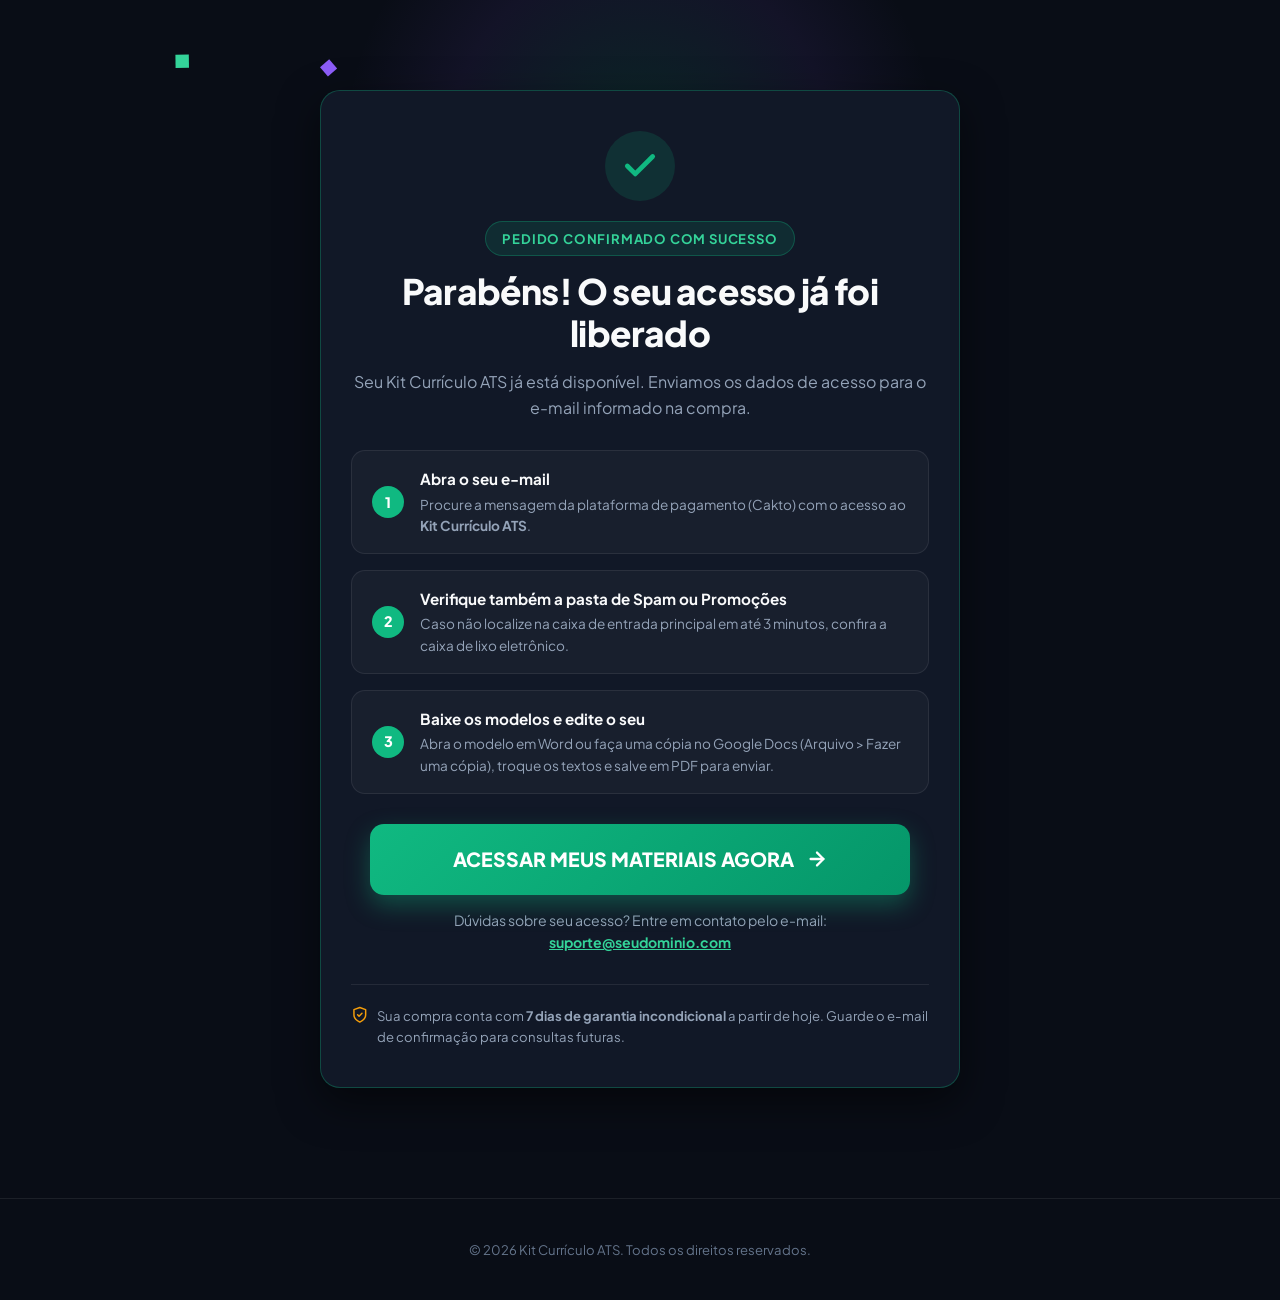
==== obrigado.html @ b36ca886 "Mostra a Cakto como plataforma de pagamento" ====
<!DOCTYPE html>
<html lang="pt-BR">
<head>
  <meta charset="UTF-8">
  <meta name="viewport" content="width=device-width, initial-scale=1.0">
  <title>Pedido Confirmado - Acesso Liberado</title>
  <meta name="description" content="Sua compra foi confirmada com sucesso. Veja como acessar o seu material agora.">
  <meta name="robots" content="noindex, nofollow">
  <meta name="theme-color" content="#090D16">
  <link rel="preconnect" href="https://fonts.googleapis.com">
  <link rel="preconnect" href="https://fonts.gstatic.com" crossorigin>
  <link rel="stylesheet" href="https://fonts.googleapis.com/css2?family=Plus+Jakarta+Sans:wght@400;500;600;700;800&display=swap">
  <link rel="stylesheet" href="style.css">
</head>
<body class="bg-glow-wrapper">

  <!-- CANVAS DE CONFETES DE CELEBRAÇÃO -->
  <canvas id="confetti-canvas" aria-hidden="true"></canvas>

  <main class="container thank-you-main">

    <div class="thank-you-card">

      <!-- ÍCONE DE SUCESSO -->
      <div class="celebration-icon">
        <svg viewBox="0 0 24 24" fill="none" stroke-width="3" stroke-linecap="round" stroke-linejoin="round" aria-hidden="true">
          <polyline points="20 6 9 17 4 12"></polyline>
        </svg>
      </div>

      <div class="badge-pill">
        PEDIDO CONFIRMADO COM SUCESSO
      </div>

      <h1 class="hero-title hero-title--sm">
        Parabéns! O seu acesso já foi liberado
      </h1>

      <p class="hero-subtitle">
        Seu Kit Currículo ATS já está disponível. Enviamos os dados de acesso para o e-mail informado na compra.
      </p>

      <!-- PASSO A PASSO PARA ACESSAR -->
      <ol class="access-steps">
        <li class="step-card">
          <div class="step-badge">1</div>
          <div class="step-card-text">
            <h2>Abra o seu e-mail</h2>
            <p>Procure a mensagem da plataforma de pagamento (Cakto) com o acesso ao <strong>Kit Currículo ATS</strong>.</p>
          </div>
        </li>

        <li class="step-card">
          <div class="step-badge">2</div>
          <div class="step-card-text">
            <h2>Verifique também a pasta de Spam ou Promoções</h2>
            <p>Caso não localize na caixa de entrada principal em até 3 minutos, confira a caixa de lixo eletrônico.</p>
          </div>
        </li>

        <li class="step-card">
          <div class="step-badge">3</div>
          <div class="step-card-text">
            <h2>Baixe os modelos e edite o seu</h2>
            <p>Abra o modelo em Word ou faça uma cópia no Google Docs (Arquivo &gt; Fazer uma cópia), troque os textos e salve em PDF para enviar.</p>
          </div>
        </li>
      </ol>

      <!-- BOTÕES DE AÇÃO (ACESSO CAKTO & E-MAIL) -->
      <div class="cta-button-wrapper">
        <a href="#" class="btn-cta" data-members-btn id="access-materials-btn">
          <span>ACESSAR MEUS MATERIAIS AGORA</span>
          <svg width="22" height="22" viewBox="0 0 24 24" fill="none" stroke="currentColor" stroke-width="2.5" stroke-linecap="round" stroke-linejoin="round" aria-hidden="true">
            <line x1="5" y1="12" x2="19" y2="12"></line>
            <polyline points="12 5 19 12 12 19"></polyline>
          </svg>
        </a>

        <p class="support-note">
          Dúvidas sobre seu acesso? Entre em contato pelo e-mail:<br>
          <a href="#" data-support-email>suporte@seudominio.com</a>
        </p>
      </div>

      <!-- RESUMO DA GARANTIA -->
      <p class="thank-you-guarantee">
        <svg class="icon" viewBox="0 0 24 24" aria-hidden="true"><path d="M12 22s8-4 8-10V5l-8-3-8 3v7c0 6 8 10 8 10z"></path><path d="m9 12 2 2 4-4"></path></svg><span>Sua compra conta com <strong>7 dias de garantia incondicional</strong> a partir de hoje. Guarde o e-mail de confirmação para consultas futuras.</span>
      </p>

    </div>

  </main>

  <!-- RODAPÉ SIMPLES -->
  <footer class="site-footer">
    <div class="container">
      <p>© <span class="current-year">2026</span> <span data-config="product.name">Kit Currículo ATS</span>. Todos os direitos reservados.</p>
    </div>
  </footer>

  <!-- SCRIPTS -->
  <script src="config.js"></script>
  <script src="script.js"></script>
</body>
</html>
---- style.css ----
/* ==========================================================================
   DESIGN SYSTEM - SITE LOW TICKET HIGH CONVERSION
   ========================================================================== */

/* A fonte é carregada via <link> no <head> de cada página (mais rápido que @import). */

:root {
  --bg-main: #090D16;
  --bg-card: #111827;
  --bg-card-alt: #162032;
  --bg-card-hover: #1e293b;
  --bg-glass: rgba(17, 24, 39, 0.75);
  --border-glass: rgba(255, 255, 255, 0.08);
  --border-focus: rgba(16, 185, 129, 0.4);

  --text-main: #F9FAFB;
  --text-muted: #94A3B8;
  --text-dark: #64748B;

  --accent-green: #10B981;
  --accent-green-hover: #059669;
  --accent-green-glow: rgba(16, 185, 129, 0.35);

  --accent-gold: #F59E0B;
  --accent-gold-glow: rgba(245, 158, 11, 0.3);

  --accent-purple: #8B5CF6;
  --accent-blue: #3B82F6;

  --radius-sm: 8px;
  --radius-md: 14px;
  --radius-lg: 20px;
  --radius-full: 9999px;

  --font-sans: 'Plus Jakarta Sans', -apple-system, BlinkMacSystemFont, "Segoe UI", Roboto, sans-serif;
  --container-max: 1040px;
  --shadow-card: 0 10px 30px -10px rgba(0, 0, 0, 0.5);
  --shadow-glow: 0 0 25px var(--accent-green-glow);
}

/* Reset Básico */
*, *::before, *::after {
  box-sizing: border-box;
  margin: 0;
  padding: 0;
}

html {
  overflow-x: clip;
  scroll-behavior: smooth;
  font-size: 16px;
}

body {
  font-family: var(--font-sans);
  background-color: var(--bg-main);
  color: var(--text-main);
  line-height: 1.6;
  overflow-x: hidden;
  overflow-y: auto;
  min-height: 100vh;
  -webkit-font-smoothing: antialiased;
}

/* Background com Efeito Luzes Suaves */
.bg-glow-wrapper {
  position: relative;
  overflow-x: hidden;
}

.bg-glow-wrapper::before {
  content: '';
  position: absolute;
  top: -150px;
  left: 50%;
  transform: translateX(-50%);
  width: min(600px, 100%);
  height: 600px;
  background: radial-gradient(circle, rgba(16, 185, 129, 0.15) 0%, rgba(139, 92, 246, 0.08) 45%, transparent 70%);
  pointer-events: none;
  z-index: 0;
}

/* Container */
.container {
  width: 100%;
  max-width: var(--container-max);
  margin: 0 auto;
  padding: 0 20px;
  position: relative;
  z-index: 1;
}

/* BARRA FIXA SUPERIOR (URGÊNCIA / ESCASSEZ) */
.urgency-bar {
  background: linear-gradient(90deg, #059669 0%, #10B981 50%, #047857 100%);
  color: #FFFFFF;
  text-align: center;
  padding: 10px 16px;
  font-size: 0.88rem;
  font-weight: 700;
  letter-spacing: 0.3px;
  position: sticky;
  top: 0;
  z-index: 100;
  box-shadow: 0 2px 10px rgba(0,0,0,0.3);
  display: flex;
  align-items: center;
  justify-content: center;
  gap: 10px;
  flex-wrap: wrap;
}

.urgency-timer {
  background: rgba(0, 0, 0, 0.35);
  padding: 3px 10px;
  border-radius: var(--radius-sm);
  font-family: monospace;
  font-size: 0.95rem;
  font-weight: 800;
  letter-spacing: 1px;
}

/* HERO SECTION */
.hero-section {
  padding: 50px 0 40px;
  text-align: center;
}

.badge-pill {
  display: inline-flex;
  align-items: center;
  gap: 8px;
  background: rgba(16, 185, 129, 0.12);
  border: 1px solid rgba(16, 185, 129, 0.3);
  color: #34D399;
  font-size: 0.82rem;
  font-weight: 700;
  text-transform: uppercase;
  letter-spacing: 0.8px;
  padding: 6px 16px;
  border-radius: var(--radius-full);
  margin-bottom: 24px;
}

.badge-pill .pulse-dot {
  width: 8px;
  height: 8px;
  background-color: #10B981;
  border-radius: 50%;
  animation: pulse 1.8s infinite;
}

@keyframes pulse {
  0% { transform: scale(0.95); box-shadow: 0 0 0 0 rgba(16, 185, 129, 0.7); }
  70% { transform: scale(1); box-shadow: 0 0 0 8px rgba(16, 185, 129, 0); }
  100% { transform: scale(0.95); box-shadow: 0 0 0 0 rgba(16, 185, 129, 0); }
}

.hero-title {
  font-size: 2.6rem;
  font-weight: 800;
  line-height: 1.18;
  letter-spacing: -0.8px;
  margin-bottom: 20px;
}

.hero-title .highlight {
  background: linear-gradient(135deg, #34D399 0%, #10B981 50%, #F59E0B 100%);
  -webkit-background-clip: text;
  -webkit-text-fill-color: transparent;
}

.hero-subtitle {
  font-size: 1.15rem;
  color: var(--text-muted);
  max-width: 760px;
  margin: 0 auto 36px;
  font-weight: 400;
}

/* VSL / MOCKUP SHOWCASE */
.product-showcase {
  max-width: 740px;
  margin: 0 auto 40px;
  background: var(--bg-card);
  border: 1px solid var(--border-glass);
  border-radius: var(--radius-lg);
  padding: 16px;
  box-shadow: 0 20px 50px rgba(0, 0, 0, 0.6);
  position: relative;
}

.mockup-header-bar {
  display: flex;
  align-items: center;
  justify-content: space-between;
  padding: 8px 12px 14px;
  border-bottom: 1px solid var(--border-glass);
  margin-bottom: 14px;
}

.window-dots {
  display: flex;
  gap: 6px;
}

.window-dots span {
  width: 10px;
  height: 10px;
  border-radius: 50%;
  display: inline-block;
}

.dot-red { background-color: #EF4444; }
.dot-yellow { background-color: #F59E0B; }
.dot-green { background-color: #10B981; }

.mockup-tag {
  font-size: 0.75rem;
  color: var(--text-dark);
  font-weight: 600;
  text-transform: uppercase;
}

.mockup-inner {
  background: linear-gradient(145deg, #131c2e 0%, #0d1522 100%);
  border-radius: var(--radius-md);
  padding: 34px 20px;
  display: flex;
  flex-direction: column;
  align-items: center;
  justify-content: center;
  text-align: center;
  gap: 16px;
  border: 1px dashed rgba(255, 255, 255, 0.12);
}

.mockup-badge {
  background: rgba(245, 158, 11, 0.15);
  color: #FBBF24;
  border: 1px solid rgba(245, 158, 11, 0.3);
  font-size: 0.8rem;
  font-weight: 700;
  padding: 4px 12px;
  border-radius: var(--radius-full);
}

.mockup-icon-stack {
  display: flex;
  gap: 18px;
  margin: 10px 0;
  flex-wrap: wrap;
  justify-content: center;
}

.mockup-item-box {
  background: rgba(255, 255, 255, 0.04);
  border: 1px solid rgba(255, 255, 255, 0.08);
  border-radius: var(--radius-md);
  padding: 16px;
  width: 130px;
  display: flex;
  flex-direction: column;
  align-items: center;
  gap: 8px;
  transition: transform 0.2s ease, border-color 0.2s ease;
}

.mockup-item-box:hover {
  transform: translateY(-4px);
  border-color: rgba(16, 185, 129, 0.5);
}

.mockup-item-box svg {
  width: 34px;
  height: 34px;
  stroke: #34D399;
}

.mockup-item-box span {
  font-size: 0.8rem;
  font-weight: 600;
  color: var(--text-main);
}

/* BOTÕES CTA (CALL TO ACTION) */
.cta-button-wrapper {
  display: flex;
  flex-direction: column;
  align-items: center;
  gap: 10px;
  margin: 30px 0 20px;
}

.btn-cta {
  display: inline-flex;
  align-items: center;
  justify-content: center;
  gap: 12px;
  background: linear-gradient(135deg, #10B981 0%, #059669 100%);
  color: #FFFFFF;
  text-decoration: none;
  font-size: 1.22rem;
  font-weight: 800;
  padding: 20px 42px;
  border-radius: var(--radius-md);
  box-shadow: 0 10px 25px var(--accent-green-glow);
  position: relative;
  overflow: hidden;
  transition: all 0.25s ease;
  border: none;
  cursor: pointer;
  width: 100%;
  max-width: 540px;
  text-align: center;
}

.btn-cta:hover {
  transform: translateY(-3px) scale(1.01);
  box-shadow: 0 15px 35px rgba(16, 185, 129, 0.5);
  background: linear-gradient(135deg, #34D399 0%, #10B981 100%);
}

/* Efeito Shimmer no Botão */
.btn-cta::after {
  content: '';
  position: absolute;
  top: -50%;
  left: -60%;
  width: 40%;
  height: 200%;
  background: linear-gradient(
    90deg,
    transparent 0%,
    rgba(255, 255, 255, 0.3) 50%,
    transparent 100%
  );
  transform: rotate(25deg);
  animation: shimmer 3.5s infinite;
}

@keyframes shimmer {
  0% { left: -60%; }
  25% { left: 140%; }
  100% { left: 140%; }
}

.btn-subtext {
  font-size: 0.82rem;
  color: var(--text-muted);
  display: flex;
  align-items: center;
  justify-content: center;
  flex-wrap: wrap;
  gap: 8px 18px;
}

.btn-subtext span {
  display: inline-flex;
  align-items: center;
  gap: 6px;
}

.btn-subtext .icon {
  color: var(--accent-green);
}

.btn-subtext--spaced {
  margin-top: 16px;
}

/* SEÇÃO DE DORES (VOCÊ SE IDENTIFICA?) */
.section-wrapper {
  padding: 60px 0;
  position: relative;
}

.section-header {
  text-align: center;
  max-width: 700px;
  margin: 0 auto 46px;
}

.section-tag {
  color: #34D399;
  font-size: 0.85rem;
  font-weight: 700;
  text-transform: uppercase;
  letter-spacing: 1px;
  display: block;
  margin-bottom: 8px;
}

.section-title {
  font-size: 2rem;
  font-weight: 800;
  letter-spacing: -0.5px;
  line-height: 1.25;
}

.pain-grid {
  display: grid;
  grid-template-columns: repeat(auto-fit, minmax(min(100%, 300px), 1fr));
  gap: 20px;
}

.pain-card {
  background: var(--bg-card);
  border: 1px solid var(--border-glass);
  border-radius: var(--radius-md);
  padding: 24px;
  display: flex;
  gap: 16px;
  transition: border-color 0.2s ease;
}

.pain-card:hover {
  border-color: rgba(239, 68, 68, 0.4);
}

.pain-icon {
  width: 42px;
  height: 42px;
  flex-shrink: 0;
  background: rgba(239, 68, 68, 0.12);
  border-radius: var(--radius-sm);
  display: flex;
  align-items: center;
  justify-content: center;
  color: #EF4444;
}

.pain-content h3 {
  font-size: 1.05rem;
  font-weight: 700;
  margin-bottom: 6px;
  color: #F87171;
}

.pain-content p {
  font-size: 0.92rem;
  color: var(--text-muted);
}

/* O QUE VOCÊ VAI RECEBER (CONTEÚDO) */
.features-grid {
  display: grid;
  grid-template-columns: repeat(auto-fit, minmax(min(100%, 420px), 1fr));
  gap: 24px;
}

.feature-box {
  background: var(--bg-card);
  border: 1px solid var(--border-glass);
  border-radius: var(--radius-lg);
  padding: 28px;
  position: relative;
  transition: transform 0.2s ease, border-color 0.2s ease;
}

.feature-box:hover {
  transform: translateY(-5px);
  border-color: var(--border-focus);
}

.feature-num {
  font-size: 0.75rem;
  font-weight: 800;
  color: #10B981;
  background: rgba(16, 185, 129, 0.12);
  padding: 4px 10px;
  border-radius: var(--radius-sm);
  display: inline-block;
  margin-bottom: 14px;
}

.feature-box h3 {
  font-size: 1.2rem;
  font-weight: 800;
  margin-bottom: 10px;
}

.feature-box p {
  font-size: 0.92rem;
  color: var(--text-muted);
}

/* BÔNUS EXCLUSIVOS */
.bonus-section {
  background: linear-gradient(180deg, rgba(22, 32, 50, 0.4) 0%, transparent 100%);
  border-top: 1px solid var(--border-glass);
  border-bottom: 1px solid var(--border-glass);
}

.bonus-grid {
  display: grid;
  grid-template-columns: repeat(auto-fit, minmax(min(100%, 300px), 1fr));
  gap: 22px;
}

.bonus-card {
  background: var(--bg-card);
  border: 1px solid rgba(245, 158, 11, 0.25);
  border-radius: var(--radius-md);
  padding: 24px;
  position: relative;
  overflow: hidden;
}

.bonus-tag {
  position: absolute;
  top: 14px;
  right: 14px;
  background: rgba(245, 158, 11, 0.15);
  color: #FBBF24;
  font-size: 0.72rem;
  font-weight: 800;
  padding: 3px 8px;
  border-radius: var(--radius-sm);
  text-transform: uppercase;
}

.bonus-card h3 {
  font-size: 1.15rem;
  font-weight: 700;
  margin: 8px 0;
  color: #F9FAFB;
}

.bonus-card p {
  font-size: 0.9rem;
  color: var(--text-muted);
  margin-bottom: 16px;
}

.bonus-price {
  font-size: 0.85rem;
  color: var(--text-dark);
}

.bonus-price .old {
  text-decoration: line-through;
  margin-right: 6px;
}

.bonus-price .free {
  color: #10B981;
  font-weight: 800;
  font-size: 0.95rem;
}

/* DEPOIMENTOS / PROVA SOCIAL */
.testimonials-grid {
  display: grid;
  grid-template-columns: repeat(auto-fit, minmax(min(100%, 290px), 1fr));
  gap: 20px;
}

.testimonial-card {
  background: var(--bg-card);
  border: 1px solid var(--border-glass);
  border-radius: var(--radius-md);
  padding: 24px;
  display: flex;
  flex-direction: column;
  justify-content: space-between;
}

.stars {
  color: #F59E0B;
  font-size: 1rem;
  margin-bottom: 12px;
  letter-spacing: 2px;
}

.testimonial-card p {
  font-size: 0.93rem;
  color: #E2E8F0;
  font-style: italic;
  margin-bottom: 18px;
}

.buyer-info {
  display: flex;
  align-items: center;
  gap: 12px;
  border-top: 1px solid var(--border-glass);
  padding-top: 14px;
}

.buyer-avatar {
  width: 42px;
  height: 42px;
  border-radius: 50%;
  background: linear-gradient(135deg, #10B981, #3B82F6);
  display: flex;
  align-items: center;
  justify-content: center;
  font-weight: 800;
  color: #FFFFFF;
  font-size: 0.95rem;
}

.buyer-meta h4 {
  font-size: 0.92rem;
  font-weight: 700;
  margin-bottom: 2px;
}

.buyer-meta span {
  font-size: 0.78rem;
  color: #10B981;
  display: flex;
  align-items: center;
  gap: 4px;
}

/* CAIXA DE OFERTA PRINCIPAL (PRICING CARD LOW TICKET) */
.pricing-section {
  padding: 70px 0;
}

.pricing-card {
  background: linear-gradient(180deg, #162032 0%, #0f172a 100%);
  border: 2px solid #10B981;
  border-radius: var(--radius-lg);
  max-width: 640px;
  margin: 0 auto;
  padding: 44px 34px;
  text-align: center;
  box-shadow: 0 0 50px rgba(16, 185, 129, 0.25);
  position: relative;
}

.pricing-badge-top {
  position: absolute;
  top: -15px;
  left: 50%;
  transform: translateX(-50%);
  background: linear-gradient(90deg, #F59E0B, #D97706);
  color: #FFFFFF;
  font-size: 0.8rem;
  font-weight: 800;
  text-transform: uppercase;
  letter-spacing: 1px;
  padding: 6px 20px;
  border-radius: var(--radius-full);
  box-shadow: 0 4px 12px rgba(0,0,0,0.3);
  white-space: nowrap;
}

.pricing-card h2 {
  font-size: 1.8rem;
  font-weight: 800;
  margin-bottom: 8px;
}

.pricing-card .price-tagline {
  color: var(--text-muted);
  font-size: 0.95rem;
  margin-bottom: 24px;
}

.pricing-box {
  background: rgba(0, 0, 0, 0.3);
  border-radius: var(--radius-md);
  padding: 20px;
  margin-bottom: 24px;
}

.old-price {
  font-size: 1rem;
  color: var(--text-muted);
  margin-bottom: 4px;
}

.old-price span {
  color: var(--text-dark);
  text-decoration: line-through;
}

.current-price {
  font-size: 3.2rem;
  font-weight: 800;
  color: #34D399;
  line-height: 1;
  margin-bottom: 6px;
}

.installments-note {
  font-size: 0.95rem;
  color: var(--text-muted);
}

.checklist-offer {
  list-style: none;
  text-align: left;
  margin: 24px 0 32px;
  display: flex;
  flex-direction: column;
  gap: 12px;
}

.checklist-offer li {
  display: flex;
  align-items: flex-start;
  gap: 10px;
  font-size: 0.95rem;
  color: #E2E8F0;
}

.checklist-offer li svg {
  width: 18px;
  height: 18px;
  margin-top: 3px;
  stroke: #10B981;
  flex-shrink: 0;
}

/* SEÇÃO DE GARANTIA */
.guarantee-box {
  background: var(--bg-card);
  border: 1px solid var(--border-glass);
  border-radius: var(--radius-lg);
  padding: 32px;
  max-width: 720px;
  margin: 40px auto 0;
  display: flex;
  align-items: center;
  gap: 26px;
}

.guarantee-seal {
  width: 90px;
  height: 90px;
  flex-shrink: 0;
}

.guarantee-seal svg {
  width: 100%;
  height: 100%;
}

.guarantee-text h3 {
  font-size: 1.3rem;
  font-weight: 800;
  margin-bottom: 8px;
  color: #FBBF24;
}

.guarantee-text p {
  font-size: 0.92rem;
  color: var(--text-muted);
}

/* FAQ (ACCORDION) */
.faq-list {
  max-width: 740px;
  margin: 0 auto;
  display: flex;
  flex-direction: column;
  gap: 14px;
}

.faq-item {
  background: var(--bg-card);
  border: 1px solid var(--border-glass);
  border-radius: var(--radius-md);
  overflow: hidden;
  transition: border-color 0.2s ease;
}

.faq-item.active {
  border-color: rgba(16, 185, 129, 0.4);
}

.faq-question {
  width: 100%;
  background: none;
  border: none;
  padding: 20px 24px;
  text-align: left;
  color: var(--text-main);
  font-family: var(--font-sans);
  font-size: 1.02rem;
  font-weight: 700;
  display: flex;
  justify-content: space-between;
  align-items: center;
  cursor: pointer;
}

.faq-icon {
  display: inline-flex;
  color: #10B981;
  font-size: 1.15rem;
  flex-shrink: 0;
  margin-left: 16px;
  transition: transform 0.3s ease;
}

.faq-item.active .faq-icon {
  transform: rotate(45deg);
}

.faq-answer {
  max-height: 0;
  overflow: hidden;
  transition: max-height 0.35s ease, padding 0.3s ease;
  padding: 0 24px;
  color: var(--text-muted);
  font-size: 0.94rem;
  line-height: 1.6;
}

.faq-item.active .faq-answer {
  padding: 0 24px 20px 24px;
}

/* NOTIFICAÇÃO FLUTUANTE DE COMPRA RECENTE (TOAST) */
.sales-toast {
  position: fixed;
  bottom: 24px;
  left: 24px;
  background: rgba(17, 24, 39, 0.95);
  backdrop-filter: blur(10px);
  border: 1px solid rgba(16, 185, 129, 0.4);
  border-radius: var(--radius-md);
  padding: 12px 16px;
  display: flex;
  align-items: center;
  gap: 12px;
  box-shadow: 0 10px 30px rgba(0,0,0,0.5);
  z-index: 99;
  transform: translateY(120px);
  opacity: 0;
  transition: all 0.4s cubic-bezier(0.175, 0.885, 0.32, 1.275);
  pointer-events: none;
  max-width: 320px;
}

.sales-toast.show {
  transform: translateY(0);
  opacity: 1;
}

.sales-toast-avatar {
  width: 36px;
  height: 36px;
  border-radius: 50%;
  background: #059669;
  display: flex;
  align-items: center;
  justify-content: center;
  font-weight: 800;
  font-size: 0.85rem;
  flex-shrink: 0;
}

.sales-toast-text {
  font-size: 0.82rem;
  line-height: 1.35;
}

.sales-toast-text strong {
  color: #34D399;
}

.sales-toast-time {
  font-size: 0.72rem;
  color: var(--text-dark);
  display: block;
}

/* MODAL DE EXIT-INTENT (SAÍDA COM CUPOM) */
.modal-overlay {
  position: fixed;
  inset: 0;
  background: rgba(0, 0, 0, 0.82);
  backdrop-filter: blur(8px);
  z-index: 1000;
  display: flex;
  align-items: center;
  justify-content: center;
  padding: 20px;
  opacity: 0;
  visibility: hidden;
  pointer-events: none;
  transition: all 0.3s ease;
}

.modal-overlay.active {
  opacity: 1;
  visibility: visible;
  pointer-events: auto;
}

.modal-card {
  background: var(--bg-card);
  border: 2px solid #F59E0B;
  border-radius: var(--radius-lg);
  max-width: 500px;
  width: 100%;
  padding: 36px 28px;
  text-align: center;
  position: relative;
  transform: scale(0.9);
  transition: transform 0.3s cubic-bezier(0.175, 0.885, 0.32, 1.275);
}

.modal-overlay.active .modal-card {
  transform: scale(1);
}

.modal-close-btn {
  position: absolute;
  top: 12px;
  right: 12px;
  width: 36px;
  height: 36px;
  display: inline-flex;
  align-items: center;
  justify-content: center;
  background: none;
  border: none;
  border-radius: var(--radius-sm);
  color: var(--text-dark);
  font-size: 1.2rem;
  cursor: pointer;
}

.modal-close-btn:hover {
  color: var(--text-main);
  background: rgba(255, 255, 255, 0.06);
}

.modal-badge {
  background: rgba(245, 158, 11, 0.15);
  color: #FBBF24;
  font-size: 0.78rem;
  font-weight: 800;
  text-transform: uppercase;
  padding: 4px 12px;
  border-radius: var(--radius-full);
  display: inline-block;
  margin-bottom: 12px;
}

.modal-card h2 {
  font-size: 1.6rem;
  font-weight: 800;
  margin-bottom: 10px;
  color: #FFFFFF;
}

.modal-card p {
  color: var(--text-muted);
  font-size: 0.95rem;
  margin-bottom: 20px;
}

.coupon-box {
  background: rgba(0, 0, 0, 0.4);
  border: 1px dashed #F59E0B;
  border-radius: var(--radius-sm);
  padding: 10px 16px;
  margin-bottom: 20px;
  display: flex;
  justify-content: space-between;
  align-items: center;
}

.coupon-code {
  font-family: monospace;
  font-weight: 800;
  font-size: 1.1rem;
  color: #FBBF24;
  letter-spacing: 1px;
}

.coupon-copy-btn.copied {
  background: #10B981;
  color: #FFFFFF;
}

.coupon-copy-btn {
  background: #F59E0B;
  color: #000;
  border: none;
  border-radius: var(--radius-sm);
  padding: 5px 12px;
  font-size: 0.75rem;
  font-weight: 700;
  cursor: pointer;
}

/* RODAPÉ */
.site-footer {
  border-top: 1px solid var(--border-glass);
  padding: 40px 0;
  text-align: center;
  color: var(--text-dark);
  font-size: 0.82rem;
}

.footer-links {
  display: flex;
  justify-content: center;
  gap: 20px;
  margin-bottom: 14px;
}

.footer-links a {
  color: var(--text-muted);
  text-decoration: none;
}

.footer-links a:hover {
  color: #10B981;
}

/* ==========================================================================
   ESTILOS ESPECÍFICOS: PÁGINA DE UPSELL (upsell.html)
   ========================================================================== */
.upsell-progress-bar {
  background: var(--bg-card);
  border-bottom: 1px solid var(--border-glass);
  padding: 14px 20px;
  text-align: center;
}

.progress-steps {
  list-style: none;
  display: flex;
  align-items: center;
  justify-content: center;
  gap: 12px;
  max-width: 560px;
  margin: 0 auto;
}

.step-item {
  display: inline-flex;
  align-items: center;
  gap: 8px;
  font-size: 0.8rem;
  font-weight: 700;
  color: var(--text-dark);
  white-space: nowrap;
}

.step-dot {
  width: 22px;
  height: 22px;
  border-radius: 50%;
  display: inline-flex;
  align-items: center;
  justify-content: center;
  font-size: 0.72rem;
  border: 1.5px solid currentColor;
}

.step-item.completed .step-dot {
  background: #10B981;
  border-color: #10B981;
  color: #FFFFFF;
}

.step-item.active .step-dot {
  background: rgba(16, 185, 129, 0.15);
}

.step-item.active {
  color: #34D399;
}

.step-item.completed {
  color: #10B981;
}

.step-divider {
  flex: 1;
  height: 2px;
  background: rgba(255, 255, 255, 0.1);
}

.step-divider.filled {
  background: #10B981;
}

.upsell-warning-box {
  background: rgba(239, 68, 68, 0.1);
  border: 1px solid rgba(239, 68, 68, 0.3);
  color: #F87171;
  padding: 14px 18px;
  border-radius: var(--radius-md);
  text-align: center;
  font-size: 0.9rem;
  margin: 20px auto 30px;
  max-width: 680px;
  display: flex;
  flex-direction: column;
  gap: 4px;
}

.upsell-warning-box strong {
  display: inline-flex;
  align-items: center;
  justify-content: center;
  gap: 8px;
  text-transform: uppercase;
  letter-spacing: 0.4px;
}

.upsell-warning-box span {
  color: #FCA5A5;
  font-size: 0.85rem;
}

.table-scroll {
  max-width: 720px;
  margin: 30px auto;
  overflow-x: auto;
  -webkit-overflow-scrolling: touch;
}

.comparison-table {
  width: 100%;
  margin: 0;
  border-collapse: collapse;
  background: var(--bg-card);
  border-radius: var(--radius-md);
  overflow: hidden;
  border: 1px solid var(--border-glass);
}

.comparison-table th, .comparison-table td {
  padding: 16px 20px;
  text-align: left;
  border-bottom: 1px solid var(--border-glass);
  font-size: 0.92rem;
}

.comparison-table th {
  background: rgba(255, 255, 255, 0.03);
  font-weight: 800;
}

.comparison-table td.center {
  text-align: center;
}

.decline-link {
  display: block;
  text-align: center;
  color: var(--text-dark);
  font-size: 0.88rem;
  text-decoration: underline;
  margin-top: 18px;
  transition: color 0.2s ease;
}

.decline-link:hover {
  color: var(--text-muted);
}

/* ==========================================================================
   ESTILOS ESPECÍFICOS: PÁGINA DE OBRIGADO (obrigado.html)
   ========================================================================== */
#confetti-canvas {
  position: fixed;
  top: 0;
  left: 0;
  width: 100vw;
  height: 100vh;
  pointer-events: none;
  z-index: 999;
}

.thank-you-card {
  background: var(--bg-card);
  border: 1px solid rgba(16, 185, 129, 0.3);
  border-radius: var(--radius-lg);
  max-width: 640px;
  margin: 40px auto;
  padding: 40px 30px;
  text-align: center;
  box-shadow: 0 15px 40px rgba(0, 0, 0, 0.5);
}

.celebration-icon {
  width: 70px;
  height: 70px;
  border-radius: 50%;
  background: rgba(16, 185, 129, 0.15);
  display: flex;
  align-items: center;
  justify-content: center;
  margin: 0 auto 20px;
}

.celebration-icon svg {
  width: 38px;
  height: 38px;
  stroke: #10B981;
}

.access-steps {
  list-style: none;
  display: flex;
  flex-direction: column;
  gap: 16px;
  text-align: left;
  margin: 30px 0;
}

.step-card {
  background: rgba(255, 255, 255, 0.03);
  border: 1px solid var(--border-glass);
  border-radius: var(--radius-md);
  padding: 16px 20px;
  display: flex;
  align-items: center;
  gap: 16px;
}

.step-badge {
  width: 32px;
  height: 32px;
  border-radius: 50%;
  background: #10B981;
  color: #FFFFFF;
  display: flex;
  align-items: center;
  justify-content: center;
  font-weight: 800;
  font-size: 0.9rem;
  flex-shrink: 0;
}

.step-card-text h2 {
  font-size: 0.95rem;
  font-weight: 700;
  margin-bottom: 2px;
}

.step-card-text p {
  font-size: 0.85rem;
  color: var(--text-muted);
}

/* ==========================================================================
   ÍCONES SVG (SUBSTITUEM OS EMOJIS)
   ========================================================================== */
.icon {
  width: 1em;
  height: 1em;
  flex-shrink: 0;
  fill: none;
  stroke: currentColor;
  stroke-width: 2;
  stroke-linecap: round;
  stroke-linejoin: round;
  vertical-align: -0.125em;
}

.urgency-msg {
  display: inline-flex;
  align-items: center;
  gap: 8px;
}

.mockup-compat {
  display: inline-flex;
  align-items: center;
  gap: 8px;
  color: var(--text-muted);
  font-size: 0.88rem;
}

.mockup-compat .icon {
  font-size: 1.1rem;
  color: #34D399;
}

.buyer-meta span .icon {
  font-size: 0.9rem;
}

.footer-disclaimer {
  margin: 10px auto 0;
  font-size: 0.74rem;
  max-width: 620px;
}

.btn-cta [data-config] {
  white-space: nowrap;
}

.btn-cta--compact {
  padding: 16px 20px;
  font-size: 1.05rem;
}

.btn-cta--gold {
  background: linear-gradient(135deg, #F59E0B 0%, #D97706 100%);
  box-shadow: 0 10px 25px rgba(245, 158, 11, 0.35);
}

.btn-cta--gold:hover {
  background: linear-gradient(135deg, #FBBF24 0%, #F59E0B 100%);
  box-shadow: 0 15px 35px rgba(245, 158, 11, 0.45);
}

.badge-pill--gold {
  border-color: rgba(245, 158, 11, 0.4);
  color: #FBBF24;
  background: rgba(245, 158, 11, 0.1);
}

.hero-title--sm {
  font-size: 2.2rem;
  margin-bottom: 16px;
}

/* Upsell */
.upsell-main {
  padding-top: 30px;
  padding-bottom: 70px;
}

.upsell-header {
  text-align: center;
  max-width: 780px;
  margin: 0 auto 30px;
}

.upsell-header .hero-subtitle {
  font-size: 1.05rem;
  margin-bottom: 0;
}

.comparison-table .col-muted { color: var(--text-muted); }
.comparison-table th.col-highlight { color: #34D399; }
.comparison-table .col-highlight { background: rgba(16, 185, 129, 0.06); }

.cell-yes, .cell-no, .cell-gold {
  display: inline-flex;
  align-items: center;
  gap: 6px;
  font-weight: 600;
}

.cell-yes { color: #10B981; }
.cell-no { color: #EF4444; opacity: 0.85; }
.cell-gold { color: #F59E0B; font-weight: 800; }
.cell-strong { font-weight: 800; color: #34D399; }

.upsell-offer-card {
  background: var(--bg-card);
  border: 2px solid #F59E0B;
  border-radius: var(--radius-lg);
  max-width: 580px;
  margin: 30px auto;
  padding: 34px 24px;
  text-align: center;
  box-shadow: 0 10px 40px rgba(0, 0, 0, 0.5);
}

.upsell-old-price {
  color: #FBBF24;
  font-size: 0.85rem;
  font-weight: 800;
  text-transform: uppercase;
  margin-bottom: 8px;
}

.upsell-old-price s {
  color: var(--text-dark);
}

.upsell-offer-label {
  font-size: 1.1rem;
  margin-bottom: 6px;
}

.upsell-price {
  font-size: 3rem;
  font-weight: 800;
  color: #34D399;
  line-height: 1;
  margin-bottom: 24px;
}

/* Obrigado */
.thank-you-main {
  padding-top: 50px;
  padding-bottom: 70px;
}

.thank-you-card .badge-pill {
  margin-bottom: 14px;
}

.thank-you-card .hero-subtitle {
  font-size: 1rem;
  margin-bottom: 26px;
}

.thank-you-card .cta-button-wrapper {
  margin-top: 24px;
}

.support-note {
  font-size: 0.88rem;
  color: var(--text-muted);
  margin-top: 4px;
}

.support-note a {
  color: #34D399;
  font-weight: 700;
  text-decoration: underline;
}

.thank-you-guarantee {
  margin-top: 30px;
  padding-top: 20px;
  border-top: 1px solid var(--border-glass);
  font-size: 0.82rem;
  color: var(--text-muted);
  display: flex;
  align-items: flex-start;
  justify-content: center;
  gap: 8px;
  text-align: left;
}

.thank-you-guarantee .icon {
  font-size: 1.1rem;
  color: #F59E0B;
  margin-top: 1px;
}

/* Foco visível para navegação por teclado */
a:focus-visible,
button:focus-visible {
  outline: 2px solid #34D399;
  outline-offset: 3px;
}

/* Respeita quem prefere menos animação no sistema */
@media (prefers-reduced-motion: reduce) {
  *, *::before, *::after {
    animation-duration: 0.01ms !important;
    animation-iteration-count: 1 !important;
    transition-duration: 0.01ms !important;
    scroll-behavior: auto !important;
  }
}

/* ==========================================================================
   KIT CURRÍCULO ATS: BLOCOS DA PÁGINA
   ========================================================================== */
.info-bar {
  background: #0B1220;
  border-bottom: 1px solid var(--border-glass);
  color: var(--text-muted);
  font-size: 0.82rem;
  font-weight: 600;
  padding: 10px 16px;
  display: flex;
  align-items: center;
  justify-content: center;
  gap: 14px;
  flex-wrap: wrap;
}

.info-bar span {
  display: inline-flex;
  align-items: center;
  gap: 6px;
}

.info-bar .icon {
  color: #34D399;
}

.info-bar-sep {
  width: 4px;
  height: 4px;
  border-radius: 50%;
  background: var(--text-dark);
}

.section-lead {
  color: var(--text-muted);
  font-size: 1rem;
  margin-top: 14px;
}

.feature-num {
  display: inline-flex;
  align-items: center;
  gap: 6px;
}

/* Comparativo visual do hero */
.ats-compare {
  display: grid;
  grid-template-columns: 1fr 1fr;
  gap: 16px;
  max-width: 780px;
  margin: 0 auto 10px;
  text-align: left;
}

.ats-col {
  background: var(--bg-card);
  border: 1px solid var(--border-glass);
  border-radius: var(--radius-lg);
  padding: 20px;
  display: flex;
  flex-direction: column;
  gap: 14px;
}

.ats-col--bad { border-color: rgba(239, 68, 68, 0.35); }
.ats-col--good {
  border-color: rgba(16, 185, 129, 0.5);
  box-shadow: 0 0 40px rgba(16, 185, 129, 0.12);
}

.ats-col-head {
  display: inline-flex;
  align-items: center;
  gap: 8px;
  font-weight: 800;
  font-size: 1rem;
}

.ats-col--bad .ats-col-head { color: #F87171; }
.ats-col--good .ats-col-head { color: #34D399; }

.ats-paper {
  background: #E5E7EB;
  border-radius: var(--radius-sm);
  height: 150px;
  padding: 14px;
  display: flex;
  gap: 10px;
  opacity: 0.9;
}

.ats-paper-side {
  width: 32%;
  background: #94A3B8;
  border-radius: 4px;
}

.ats-paper-main {
  flex: 1;
  display: flex;
  flex-direction: column;
  gap: 8px;
}

.ats-paper i {
  display: block;
  height: 7px;
  border-radius: 3px;
  background: #94A3B8;
}

.ats-paper i.strong { background: #334155; height: 9px; }
.ats-paper i.box { height: 30px; background: #CBD5E1; border: 1px dashed #64748B; }
.ats-paper .w40 { width: 40%; }
.ats-paper .w60 { width: 60%; }
.ats-paper .w70 { width: 70%; }
.ats-paper .w75 { width: 75%; }
.ats-paper .w80 { width: 80%; }
.ats-paper .w85 { width: 85%; }
.ats-paper .w90 { width: 90%; }

.ats-col--bad .ats-paper { transform: rotate(-1.5deg); }

.ats-list {
  list-style: none;
  display: flex;
  flex-direction: column;
  gap: 8px;
  font-size: 0.86rem;
  color: var(--text-muted);
}

.ats-list li {
  display: flex;
  align-items: flex-start;
  gap: 8px;
}

.ats-list .icon { margin-top: 3px; }
.ats-col--bad .ats-list .icon { color: #EF4444; }
.ats-col--good .ats-list .icon { color: #10B981; }

.ats-result {
  margin-top: auto;
  font-size: 0.8rem;
  font-weight: 800;
  text-transform: uppercase;
  letter-spacing: 0.5px;
  padding: 8px 10px;
  border-radius: var(--radius-sm);
  text-align: center;
}

.ats-col--bad .ats-result { background: rgba(239, 68, 68, 0.12); color: #F87171; }
.ats-col--good .ats-result { background: rgba(16, 185, 129, 0.14); color: #34D399; }

/* Para quem é */
.audience-grid {
  display: grid;
  grid-template-columns: repeat(auto-fit, minmax(min(100%, 220px), 1fr));
  gap: 18px;
}

.audience-card {
  background: var(--bg-card);
  border: 1px solid var(--border-glass);
  border-radius: var(--radius-md);
  padding: 22px;
}

.audience-icon {
  width: 40px;
  height: 40px;
  border-radius: var(--radius-sm);
  background: rgba(16, 185, 129, 0.12);
  color: #34D399;
  display: flex;
  align-items: center;
  justify-content: center;
  font-size: 1.2rem;
  margin-bottom: 14px;
}

.audience-card h3 {
  font-size: 1.02rem;
  font-weight: 700;
  margin-bottom: 6px;
}

.audience-card p {
  font-size: 0.9rem;
  color: var(--text-muted);
}

.comparison-table td.center .icon { font-size: 1.15rem; }

/* Termos e Privacidade */
.legal-page {
  max-width: 760px;
  padding-top: 40px;
  padding-bottom: 60px;
}

.legal-back {
  color: #34D399;
  font-size: 0.9rem;
  text-decoration: none;
}

.legal-page h1 {
  font-size: 2rem;
  font-weight: 800;
  margin: 18px 0 6px;
}

.legal-updated {
  color: var(--text-dark);
  font-size: 0.85rem;
  margin-bottom: 28px;
}

.legal-page h2 {
  font-size: 1.15rem;
  font-weight: 700;
  margin: 26px 0 8px;
}

.legal-page p {
  color: var(--text-muted);
  font-size: 0.95rem;
}

.legal-page a {
  color: #34D399;
}

/* ==========================================================================
   RESPONSIVIDADE (MOBILE FIRST)
   ========================================================================== */
@media (max-width: 768px) {
  .hero-title {
    font-size: 1.95rem;
  }

  .hero-subtitle {
    font-size: 1rem;
  }

  .btn-cta {
    font-size: 1.05rem;
    padding: 18px 24px;
    width: 100%;
  }

  .pricing-card {
    padding: 34px 18px;
  }

  .current-price {
    font-size: 2.6rem;
  }

  .guarantee-box {
    flex-direction: column;
    text-align: center;
    padding: 24px 18px;
  }

  .urgency-bar {
    font-size: 0.78rem;
    padding: 8px 12px;
  }

  .sales-toast {
    left: 14px;
    right: 14px;
    max-width: none;
    bottom: 14px;
  }

  .hero-title--sm {
    font-size: 1.7rem;
  }

  .section-title {
    font-size: 1.6rem;
  }

  .section-wrapper {
    padding: 48px 0;
  }

  .upsell-price {
    font-size: 2.5rem;
  }

  .progress-steps {
    gap: 8px;
  }

  .step-item {
    font-size: 0.72rem;
  }

  .comparison-table th, .comparison-table td {
    padding: 12px 10px;
    font-size: 0.82rem;
  }
}

@media (max-width: 600px) {
  .ats-compare {
    grid-template-columns: 1fr;
  }

  .ats-paper {
    height: 110px;
  }
}

@media (max-width: 480px) {
  .info-bar {
    font-size: 0.74rem;
    gap: 10px;
  }

  .info-bar-sep {
    display: none;
  }

  .urgency-long {
    display: none;
  }

  .mockup-icon-stack {
    display: grid;
    grid-template-columns: repeat(2, 1fr);
    gap: 12px;
    width: 100%;
  }

  .mockup-item-box {
    width: auto;
  }

  .pricing-badge-top {
    font-size: 0.7rem;
    padding: 6px 14px;
  }

  .faq-question {
    padding: 18px 18px;
    font-size: 0.96rem;
  }
}

/* ==========================================================================
   PREÇO DE LANÇAMENTO
   ========================================================================== */
[hidden] {
  display: none !important;
}

.launch-strip {
  display: flex;
  flex-direction: column;
  align-items: center;
  gap: 4px;
  padding: 10px 16px;
  border: 1px solid var(--accent-gold-glow);
  border-radius: var(--radius-md);
  background: rgba(245, 158, 11, 0.08);
  color: var(--text-main);
  font-size: 0.95rem;
  text-align: center;
}

.launch-strip s {
  color: var(--text-muted);
}

.launch-strip strong {
  color: var(--accent-gold);
}

.launch-timer {
  color: var(--text-muted);
  font-size: 0.9rem;
}

.launch-timer strong {
  color: var(--accent-gold);
  font-variant-numeric: tabular-nums;
}

.launch-timer--card {
  margin-top: 10px;
}

.launch-strip s,
.launch-strip strong {
  white-space: nowrap;
}
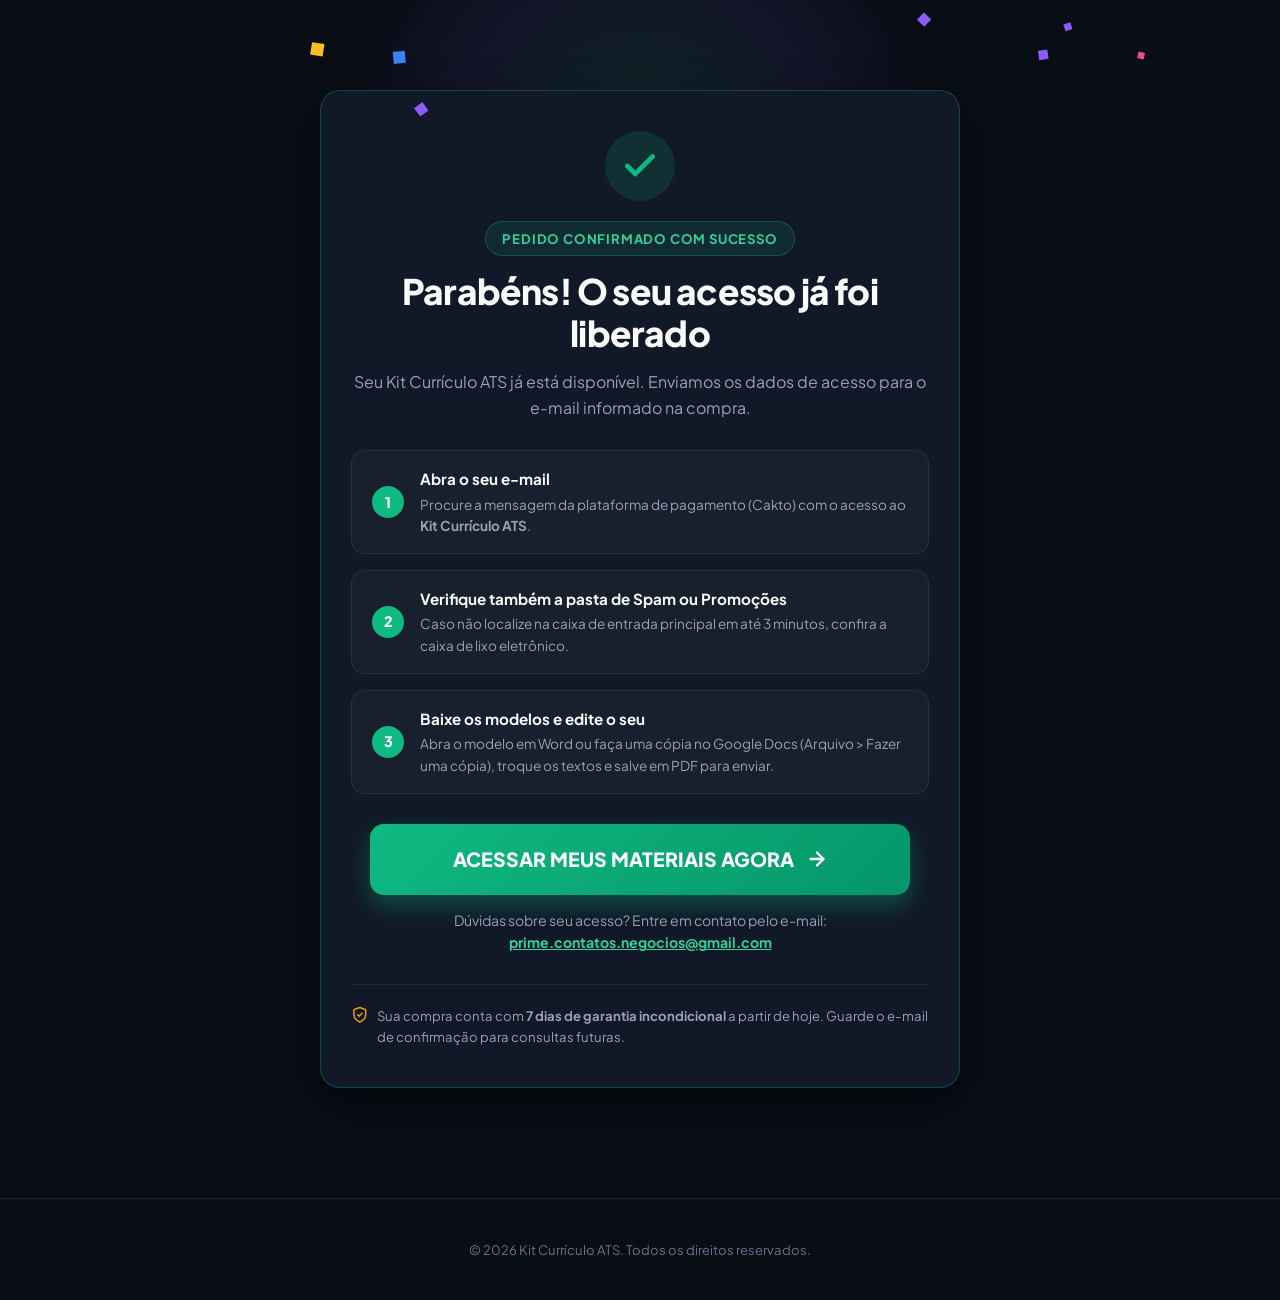
==== commit 81abbdce: "E-mail de suporte também no texto fixo das páginas" ====
--- a/obrigado.html
+++ b/obrigado.html
@@ -79,7 +79,7 @@
 
         <p class="support-note">
           Dúvidas sobre seu acesso? Entre em contato pelo e-mail:<br>
-          <a href="#" data-support-email>suporte@seudominio.com</a>
+          <a href="#" data-support-email>prime.contatos.negocios@gmail.com</a>
         </p>
       </div>
 
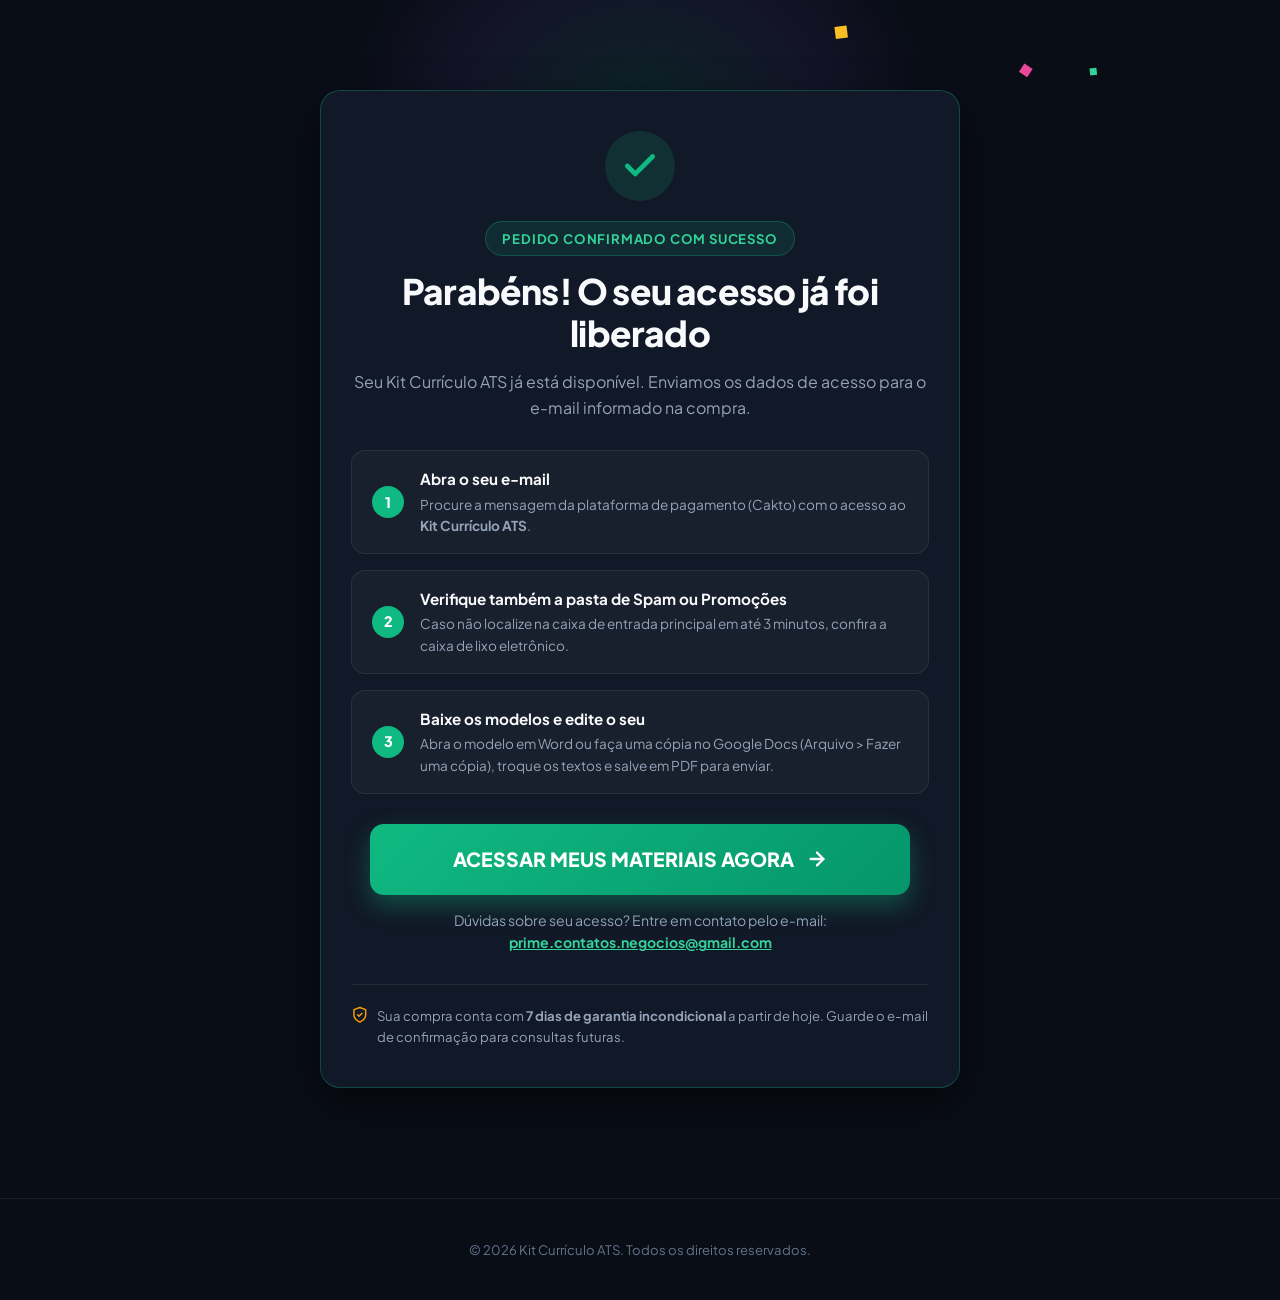
==== commit f3e70203: "Força navegadores a baixar a versão nova do config.js (checkout da Cakto)" ====
--- a/obrigado.html
+++ b/obrigado.html
@@ -10,7 +10,7 @@
   <link rel="preconnect" href="https://fonts.googleapis.com">
   <link rel="preconnect" href="https://fonts.gstatic.com" crossorigin>
   <link rel="stylesheet" href="https://fonts.googleapis.com/css2?family=Plus+Jakarta+Sans:wght@400;500;600;700;800&display=swap">
-  <link rel="stylesheet" href="style.css">
+  <link rel="stylesheet" href="style.css?v=2026101701">
 </head>
 <body class="bg-glow-wrapper">
 
@@ -100,7 +100,7 @@
   </footer>
 
   <!-- SCRIPTS -->
-  <script src="config.js"></script>
-  <script src="script.js"></script>
+  <script src="config.js?v=2026101701"></script>
+  <script src="script.js?v=2026101701"></script>
 </body>
 </html>
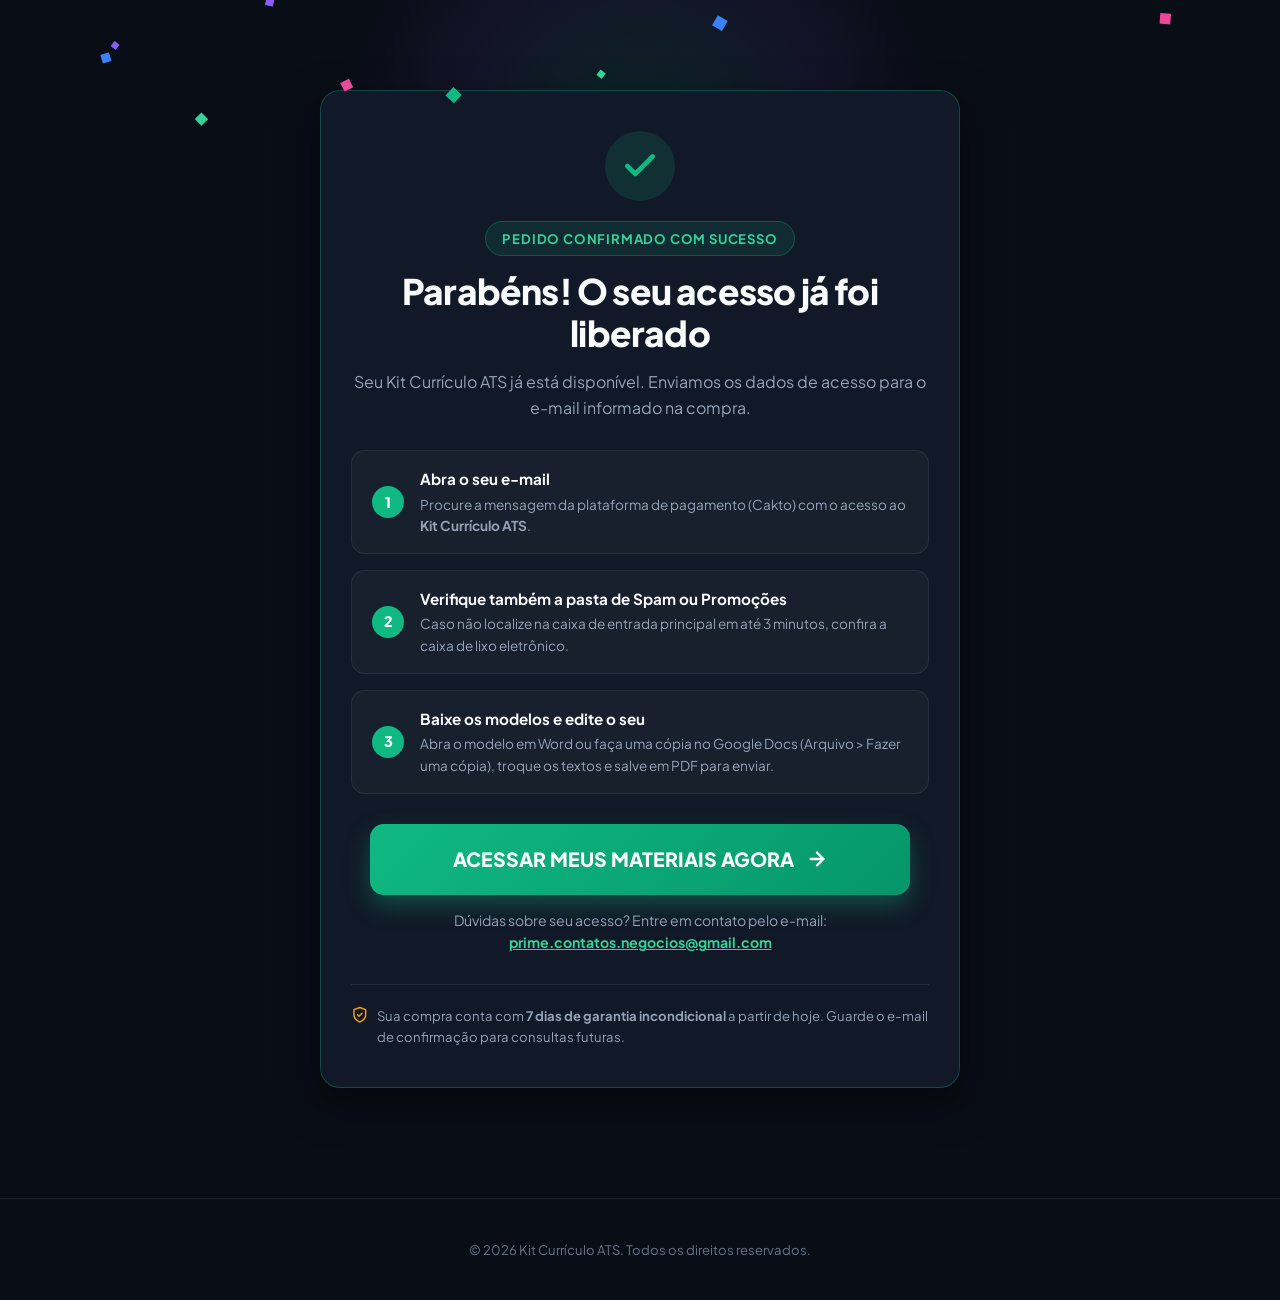
==== commit ed2d831f: "Pixel da Meta do Kit Currículo ATS" ====
--- a/obrigado.html
+++ b/obrigado.html
@@ -10,7 +10,7 @@
   <link rel="preconnect" href="https://fonts.googleapis.com">
   <link rel="preconnect" href="https://fonts.gstatic.com" crossorigin>
   <link rel="stylesheet" href="https://fonts.googleapis.com/css2?family=Plus+Jakarta+Sans:wght@400;500;600;700;800&display=swap">
-  <link rel="stylesheet" href="style.css?v=2026101701">
+  <link rel="stylesheet" href="style.css?v=2026101702">
 </head>
 <body class="bg-glow-wrapper">
 
@@ -100,7 +100,7 @@
   </footer>
 
   <!-- SCRIPTS -->
-  <script src="config.js?v=2026101701"></script>
-  <script src="script.js?v=2026101701"></script>
+  <script src="config.js?v=2026101702"></script>
+  <script src="script.js?v=2026101702"></script>
 </body>
 </html>
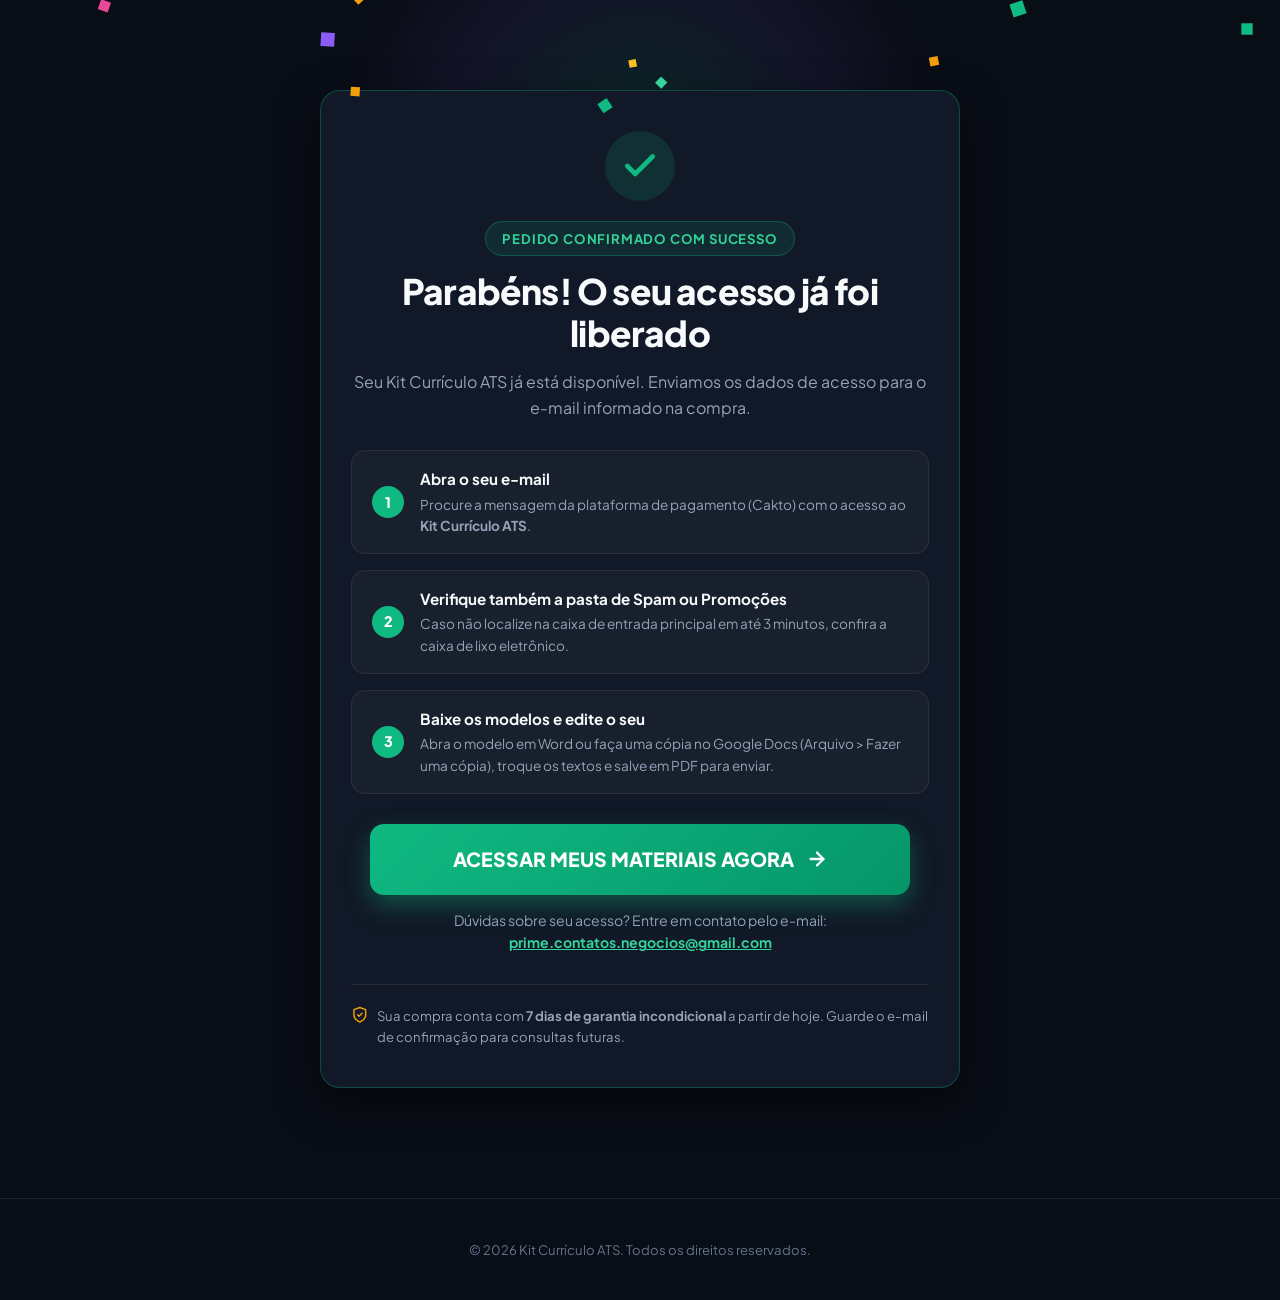
==== commit bef540d9: "Preço promocional R$ 27,90 com contador até 31/10 Co-Authored-By: Claude Opus 5.5 (1M context) <nore" ====
--- a/obrigado.html
+++ b/obrigado.html
@@ -10,7 +10,7 @@
   <link rel="preconnect" href="https://fonts.googleapis.com">
   <link rel="preconnect" href="https://fonts.gstatic.com" crossorigin>
   <link rel="stylesheet" href="https://fonts.googleapis.com/css2?family=Plus+Jakarta+Sans:wght@400;500;600;700;800&display=swap">
-  <link rel="stylesheet" href="style.css?v=2026101702">
+  <link rel="stylesheet" href="style.css?v=2026102601">
 </head>
 <body class="bg-glow-wrapper">
 
@@ -100,7 +100,7 @@
   </footer>
 
   <!-- SCRIPTS -->
-  <script src="config.js?v=2026101702"></script>
-  <script src="script.js?v=2026101702"></script>
+  <script src="config.js?v=2026102601"></script>
+  <script src="script.js?v=2026102601"></script>
 </body>
 </html>
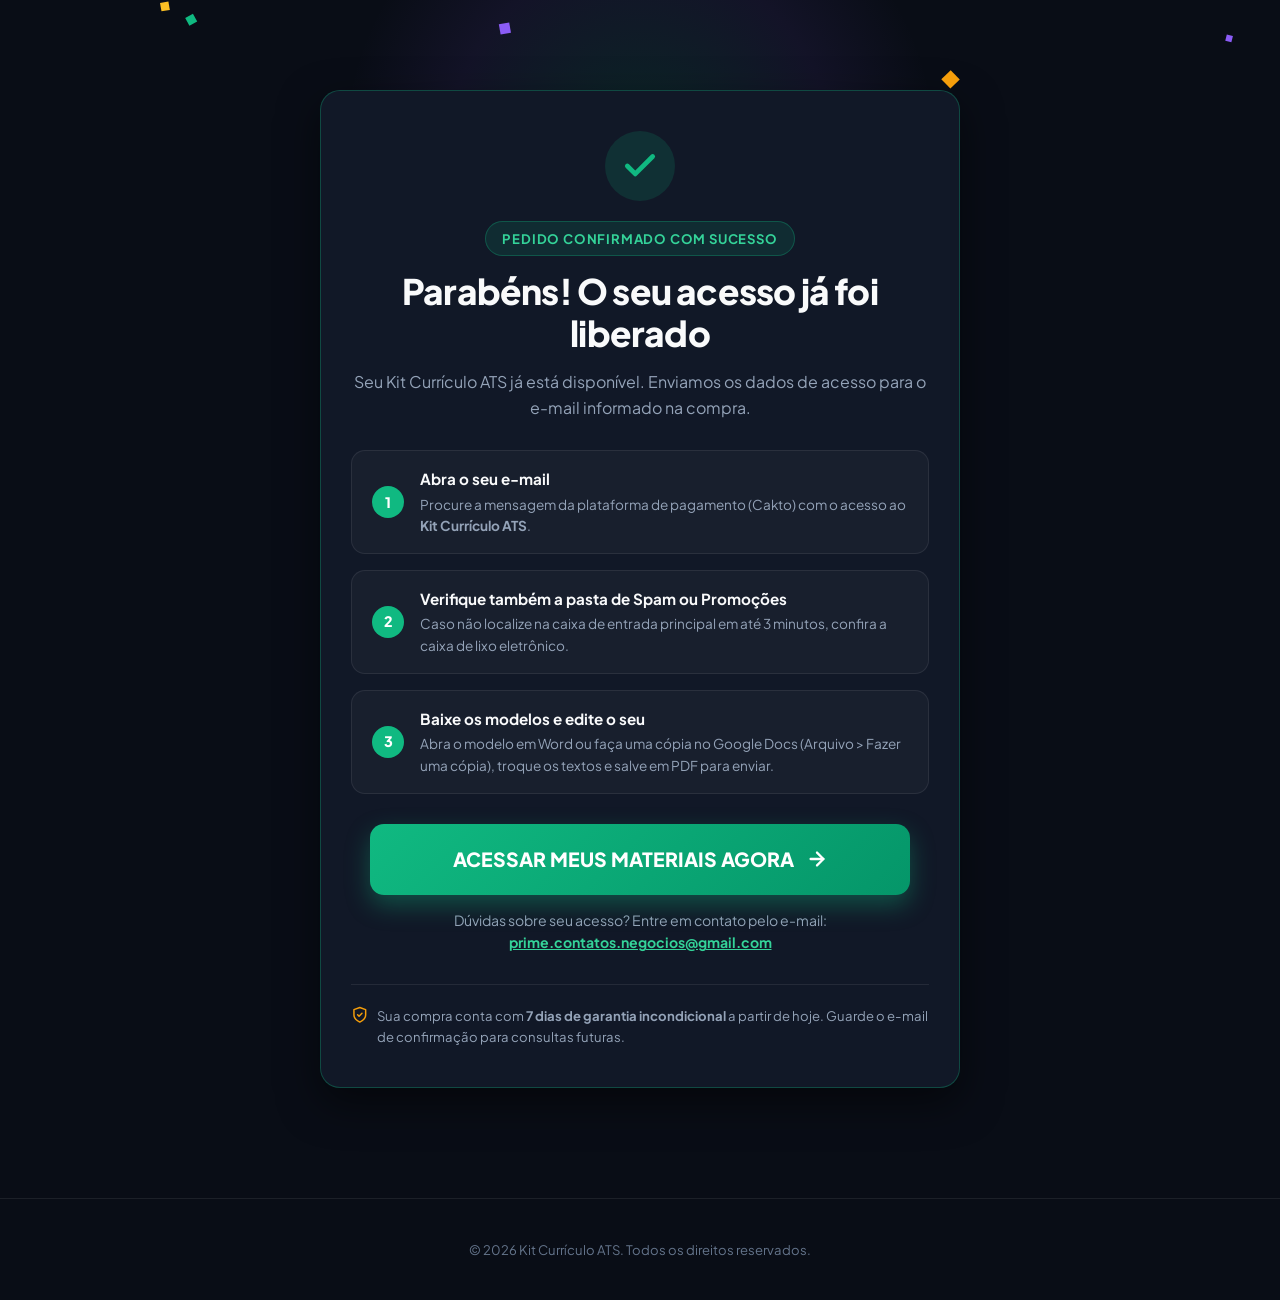
==== commit bd1e1e68: "Checkout troca sozinho para a oferta de R$ 39,90 depois de 31/10 Co-Authored-By: Claude Opus 5.5 (1M" ====
--- a/obrigado.html
+++ b/obrigado.html
@@ -10,7 +10,7 @@
   <link rel="preconnect" href="https://fonts.googleapis.com">
   <link rel="preconnect" href="https://fonts.gstatic.com" crossorigin>
   <link rel="stylesheet" href="https://fonts.googleapis.com/css2?family=Plus+Jakarta+Sans:wght@400;500;600;700;800&display=swap">
-  <link rel="stylesheet" href="style.css?v=2026102601">
+  <link rel="stylesheet" href="style.css?v=2026102602">
 </head>
 <body class="bg-glow-wrapper">
 
@@ -100,7 +100,7 @@
   </footer>
 
   <!-- SCRIPTS -->
-  <script src="config.js?v=2026102601"></script>
-  <script src="script.js?v=2026102601"></script>
+  <script src="config.js?v=2026102602"></script>
+  <script src="script.js?v=2026102602"></script>
 </body>
 </html>
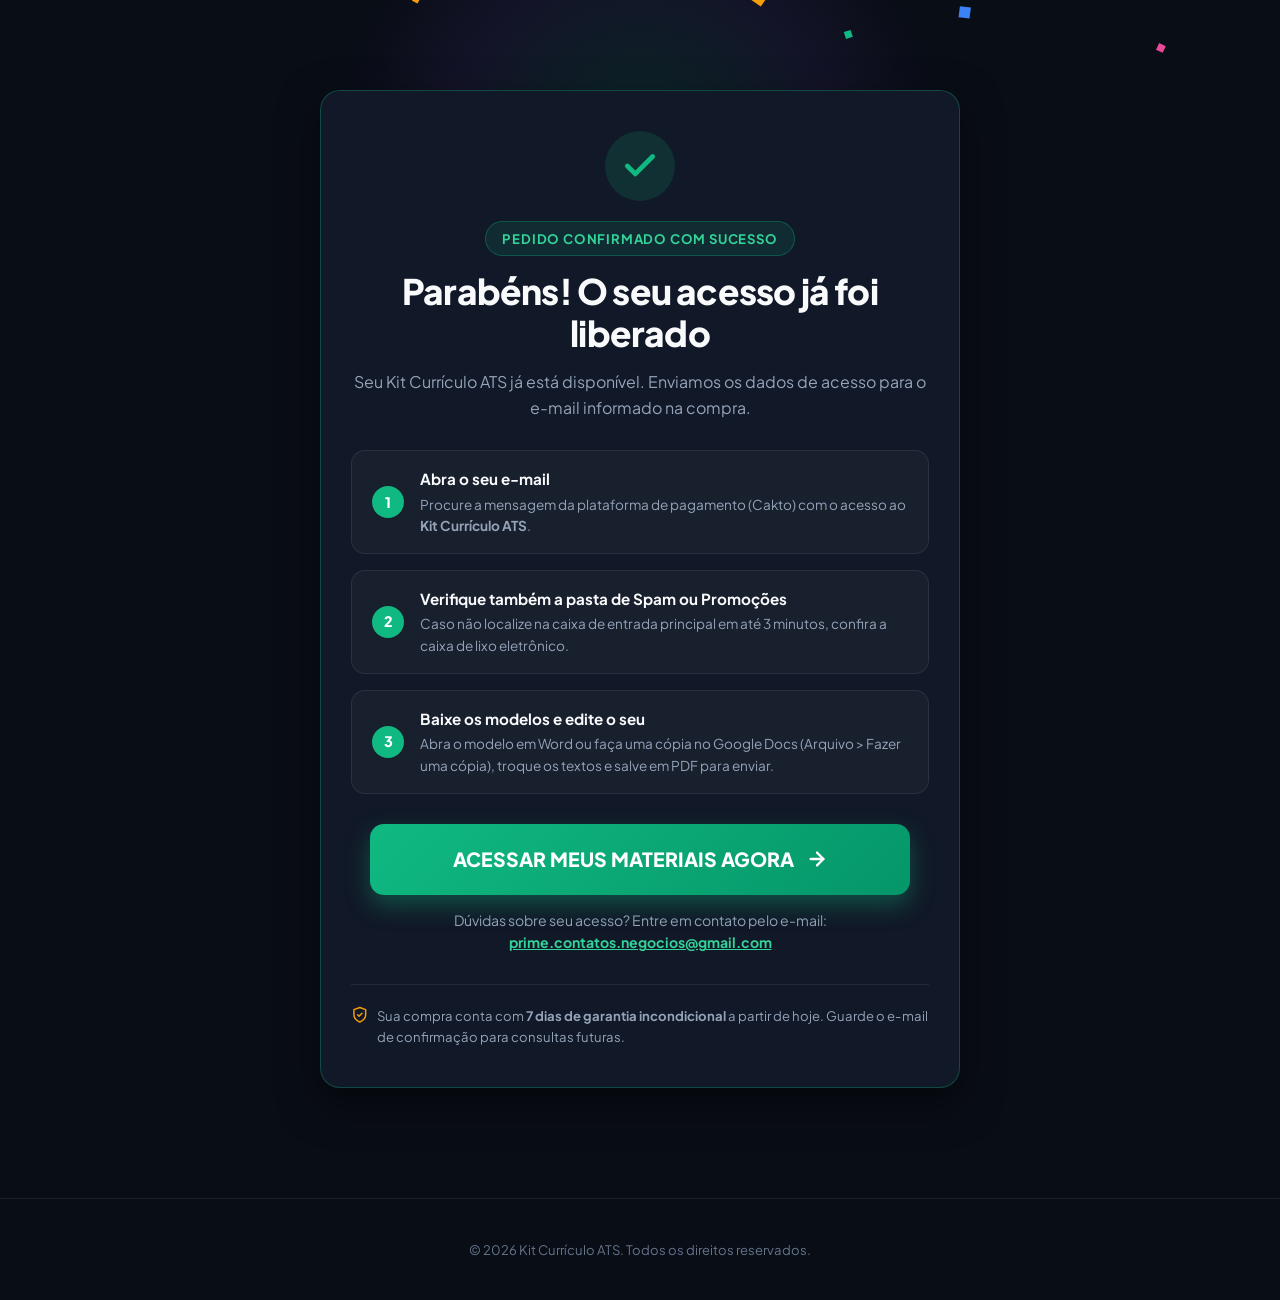
==== commit d3f8d393: "Preço normal R$ 38,90 (fica abaixo de R$ 40 com a taxa da Cakto) Co-Authored-By: Claude Opus 5.5 (1M" ====
--- a/obrigado.html
+++ b/obrigado.html
@@ -10,7 +10,7 @@
   <link rel="preconnect" href="https://fonts.googleapis.com">
   <link rel="preconnect" href="https://fonts.gstatic.com" crossorigin>
   <link rel="stylesheet" href="https://fonts.googleapis.com/css2?family=Plus+Jakarta+Sans:wght@400;500;600;700;800&display=swap">
-  <link rel="stylesheet" href="style.css?v=2026102602">
+  <link rel="stylesheet" href="style.css?v=2026102603">
 </head>
 <body class="bg-glow-wrapper">
 
@@ -100,7 +100,7 @@
   </footer>
 
   <!-- SCRIPTS -->
-  <script src="config.js?v=2026102602"></script>
-  <script src="script.js?v=2026102602"></script>
+  <script src="config.js?v=2026102603"></script>
+  <script src="script.js?v=2026102603"></script>
 </body>
 </html>
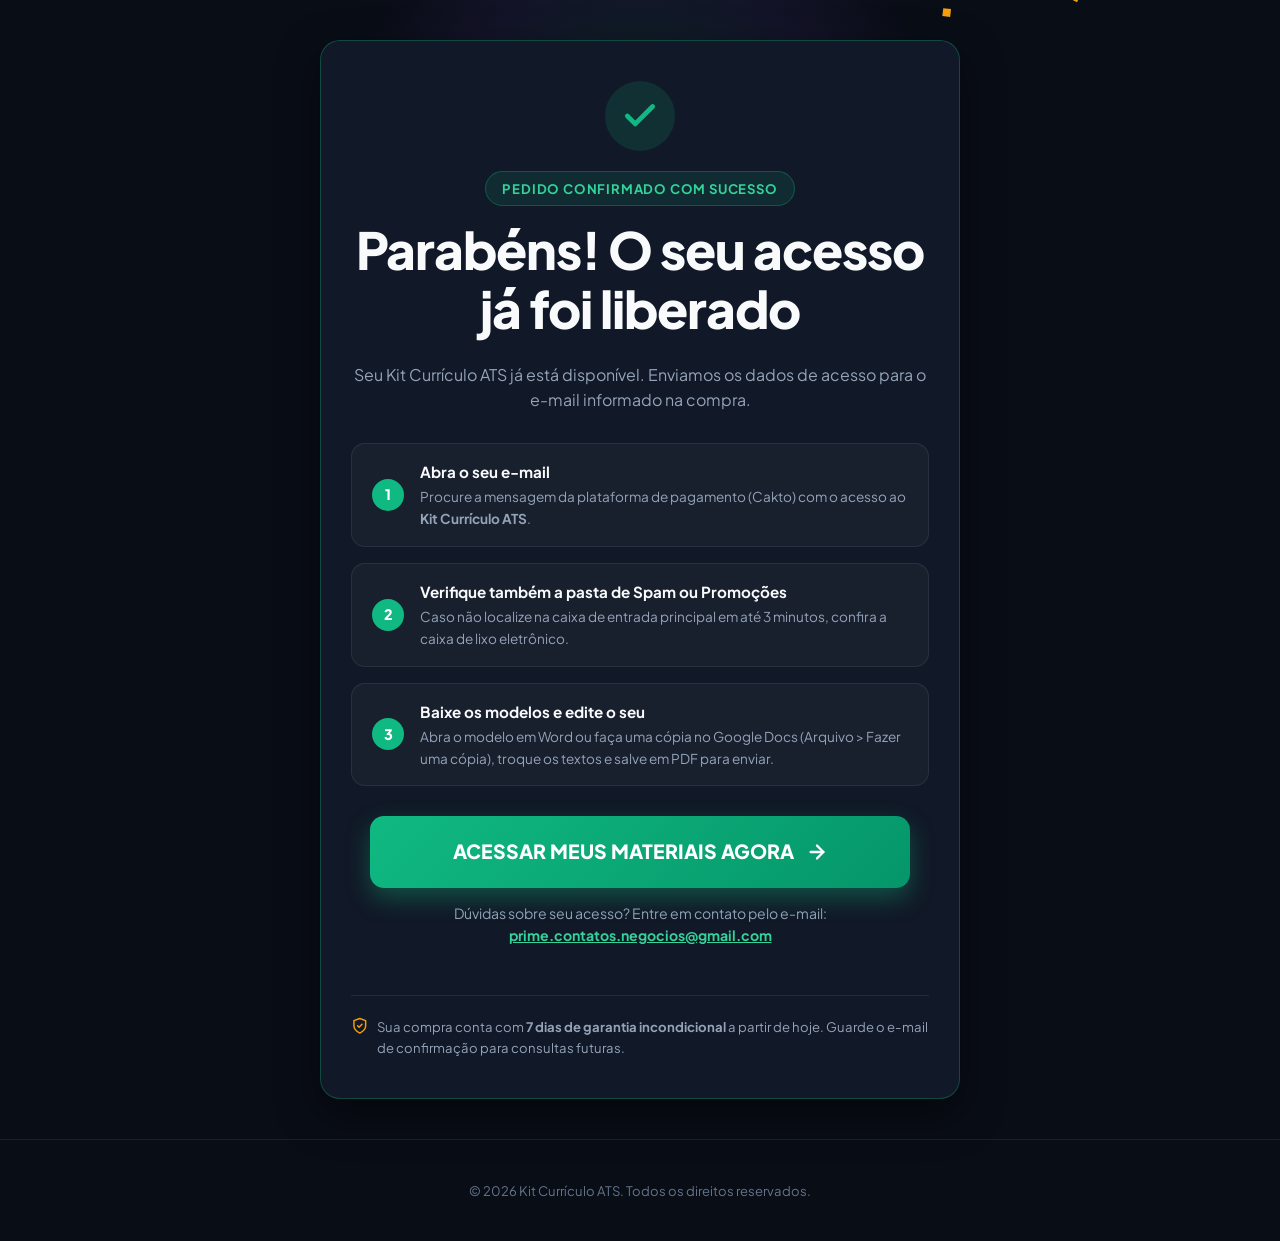
==== commit aed0fa55: "fix(preco): ajustar valor para R$ 27,90 e ancoragem R$ 39,90 de acordo com posts do Facebook" ====
--- a/obrigado.html
+++ b/obrigado.html
@@ -100,7 +100,7 @@
   </footer>
 
   <!-- SCRIPTS -->
-  <script src="config.js?v=2026102603"></script>
-  <script src="script.js?v=2026102603"></script>
+  <script src="config.js?v=2026110601"></script>
+  <script src="script.js?v=2026110601"></script>
 </body>
 </html>
--- a/style.css
+++ b/style.css
@@ -1865,3 +1865,678 @@
 .launch-strip strong {
   white-space: nowrap;
 }
+
+/* ==========================================================================
+   STICKY MOBILE CTA BAR & OBJECTION KILLERS
+   ========================================================================== */
+.sticky-mobile-cta {
+  display: none;
+  position: fixed;
+  bottom: 0;
+  left: 0;
+  right: 0;
+  z-index: 9999;
+  background: rgba(9, 13, 22, 0.94);
+  backdrop-filter: blur(12px);
+  -webkit-backdrop-filter: blur(12px);
+  border-top: 1px solid rgba(255, 255, 255, 0.1);
+  padding: 10px 16px;
+  box-shadow: 0 -8px 24px rgba(0, 0, 0, 0.5);
+  animation: slideUpMobile 0.3s cubic-bezier(0.16, 1, 0.3, 1);
+}
+
+@keyframes slideUpMobile {
+  from { transform: translateY(100%); }
+  to { transform: translateY(0); }
+}
+
+.sticky-mobile-inner {
+  display: flex;
+  align-items: center;
+  justify-content: space-between;
+  gap: 12px;
+  max-width: 500px;
+  margin: 0 auto;
+}
+
+.sticky-mobile-info {
+  display: flex;
+  flex-direction: column;
+}
+
+.sticky-mobile-title {
+  font-size: 0.85rem;
+  font-weight: 700;
+  color: var(--text-main);
+  line-height: 1.2;
+}
+
+.sticky-mobile-price {
+  font-size: 0.8rem;
+  color: var(--accent-gold);
+  font-weight: 600;
+}
+
+.sticky-mobile-price s {
+  color: var(--text-muted);
+  font-weight: 400;
+  margin-right: 4px;
+}
+
+.sticky-mobile-btn {
+  display: inline-flex;
+  align-items: center;
+  justify-content: center;
+  background: var(--accent-green);
+  color: #042f2e;
+  font-weight: 800;
+  font-size: 0.85rem;
+  padding: 10px 16px;
+  border-radius: var(--radius-sm);
+  text-decoration: none;
+  white-space: nowrap;
+  box-shadow: 0 0 16px var(--accent-green-glow);
+  transition: transform 0.15s ease, background-color 0.15s ease;
+}
+
+.sticky-mobile-btn:active {
+  transform: scale(0.97);
+}
+
+@media (max-width: 768px) {
+  .sticky-mobile-cta {
+    display: block;
+  }
+  body {
+    padding-bottom: 72px;
+  }
+}
+
+.objection-killer-card {
+  background: linear-gradient(135deg, rgba(22, 32, 50, 0.85) 0%, rgba(17, 24, 39, 0.95) 100%);
+  border: 1px solid rgba(255, 255, 255, 0.12);
+  border-radius: 14px;
+  padding: 24px;
+  margin: 28px 0;
+  position: relative;
+  overflow: hidden;
+}
+
+.objection-killer-card::before {
+  content: '';
+  position: absolute;
+  top: 0;
+  left: 0;
+  right: 0;
+  height: 3px;
+  background: linear-gradient(90deg, #F59E0B, #10B981);
+}
+
+.objection-grid {
+  display: grid;
+  grid-template-columns: 1fr 1fr;
+  gap: 16px;
+  margin-top: 16px;
+}
+
+@media (max-width: 640px) {
+  .objection-grid {
+    grid-template-columns: 1fr;
+  }
+}
+
+.objection-item {
+  background: rgba(9, 13, 22, 0.6);
+  border: 1px solid rgba(255, 255, 255, 0.06);
+  border-radius: 10px;
+  padding: 14px 16px;
+}
+
+.objection-item-title {
+  display: flex;
+  align-items: center;
+  gap: 8px;
+  font-weight: 700;
+  font-size: 0.92rem;
+  margin-bottom: 6px;
+}
+
+.objection-item-bad .objection-item-title {
+  color: #F87171;
+}
+
+.objection-item-good .objection-item-title {
+  color: #34D399;
+}
+
+.objection-item-desc {
+  font-size: 0.82rem;
+  color: var(--text-muted);
+  line-height: 1.45;
+}
+
+
+/* ==========================================================================
+   ANIMACOES E MICRO-INTERACOES EXECUTIVAS (Linear e Stripe Design Pattern)
+   ========================================================================== */
+
+/* 1. Suporte e confinamento para o scanner nos papeis ATS */
+.ats-paper {
+  position: relative !important;
+  overflow: hidden !important;
+}
+
+/* 2. Feixe de Scanner ATS - Folha Aprovada (Verde esmeralda continuo) */
+.ats-scanner-beam {
+  position: absolute;
+  top: 0;
+  left: 0;
+  right: 0;
+  height: 3px;
+  background: linear-gradient(90deg, transparent 0%, rgba(52, 211, 153, 0.95) 50%, transparent 100%);
+  box-shadow: 0 0 14px rgba(52, 211, 153, 0.85), 0 0 4px #34D399;
+  border-radius: 2px;
+  pointer-events: none;
+  z-index: 10;
+  animation: atsScanPass 3.2s cubic-bezier(0.4, 0, 0.2, 1) infinite;
+}
+
+@keyframes atsScanPass {
+  0% {
+    top: 0%;
+    opacity: 0;
+  }
+  15% {
+    opacity: 1;
+  }
+  85% {
+    opacity: 1;
+  }
+  100% {
+    top: 98%;
+    opacity: 0;
+  }
+}
+
+/* 3. Feixe de Scanner ATS - Folha Rejeitada (Vermelho/Alerta que engasga) */
+.ats-scanner-beam-error {
+  position: absolute;
+  top: 0;
+  left: 0;
+  right: 0;
+  height: 3px;
+  background: linear-gradient(90deg, transparent 0%, rgba(248, 113, 113, 0.95) 50%, transparent 100%);
+  box-shadow: 0 0 14px rgba(248, 113, 113, 0.85), 0 0 4px #F87171;
+  border-radius: 2px;
+  pointer-events: none;
+  z-index: 10;
+  animation: atsScanFail 3.6s cubic-bezier(0.4, 0, 0.2, 1) infinite;
+}
+
+@keyframes atsScanFail {
+  0% {
+    top: 0%;
+    opacity: 0;
+  }
+  20% {
+    top: 35%;
+    opacity: 1;
+  }
+  35% {
+    top: 40%;
+    opacity: 0.4;
+  }
+  45% {
+    top: 38%;
+    opacity: 1;
+  }
+  60% {
+    top: 42%;
+    opacity: 0.2;
+  }
+  75% {
+    top: 45%;
+    opacity: 0.9;
+  }
+  100% {
+    top: 50%;
+    opacity: 0;
+  }
+}
+
+/* 4. Transicao Organica de Revelacao ao Rolar (Scroll Reveal) */
+.reveal-on-scroll {
+  opacity: 0;
+  transform: translateY(20px);
+  transition: opacity 0.6s cubic-bezier(0.16, 1, 0.3, 1),
+              transform 0.6s cubic-bezier(0.16, 1, 0.3, 1);
+  will-change: opacity, transform;
+}
+
+.reveal-on-scroll.is-revealed {
+  opacity: 1;
+  transform: translateY(0);
+}
+
+/* 5. Efeito Shimmer Executivo nos Botoes Primarios */
+.btn-primary {
+  position: relative;
+  overflow: hidden;
+  transition: transform 0.2s cubic-bezier(0.16, 1, 0.3, 1),
+              box-shadow 0.2s cubic-bezier(0.16, 1, 0.3, 1),
+              filter 0.2s cubic-bezier(0.16, 1, 0.3, 1) !important;
+}
+
+.btn-primary::after {
+  content: '';
+  position: absolute;
+  top: -50%;
+  left: -60%;
+  width: 40%;
+  height: 200%;
+  background: linear-gradient(
+    60deg,
+    transparent 0%,
+    rgba(255, 255, 255, 0.18) 50%,
+    transparent 100%
+  );
+  transform: rotate(25deg);
+  pointer-events: none;
+  animation: ctaLightSweep 4.5s ease-in-out infinite;
+}
+
+@keyframes ctaLightSweep {
+  0%, 65% {
+    left: -60%;
+  }
+  100% {
+    left: 140%;
+  }
+}
+
+.btn-primary:hover {
+  transform: translateY(-2px);
+  filter: brightness(1.05);
+  box-shadow: 0 10px 28px rgba(16, 185, 129, 0.35);
+}
+
+.btn-primary:active {
+  transform: translateY(0);
+}
+
+/* 6. Elevacao e Efeito de Destaque Suave nos Cards */
+.pain-card,
+.model-item,
+.bonus-card,
+.objection-item,
+.guarantee-box {
+  transition: transform 0.25s cubic-bezier(0.16, 1, 0.3, 1),
+              box-shadow 0.25s cubic-bezier(0.16, 1, 0.3, 1),
+              border-color 0.25s cubic-bezier(0.16, 1, 0.3, 1);
+}
+
+.pain-card:hover,
+.model-item:hover,
+.bonus-card:hover,
+.objection-item:hover {
+  transform: translateY(-3px);
+  box-shadow: 0 12px 28px -6px rgba(0, 0, 0, 0.5);
+  border-color: rgba(255, 255, 255, 0.15);
+}
+
+/* 7. Pulsar Sutil no Badge de Garantia e Selo de Sucesso */
+.hero-badge,
+.pricing-badge {
+  animation: subtlePulse 3s cubic-bezier(0.4, 0, 0.6, 1) infinite;
+}
+
+@keyframes subtlePulse {
+  0%, 100% {
+    box-shadow: 0 0 0 0 rgba(52, 211, 153, 0.25);
+  }
+  50% {
+    box-shadow: 0 0 0 6px rgba(52, 211, 153, 0);
+  }
+}
+
+
+/* ==========================================================================
+   OTIMIZACOES DE LAYOUT PARA PC E TELAS AMPLAS (Desktop e Ultrawide)
+   ========================================================================== */
+
+@media (min-width: 1024px) {
+  :root {
+    --container-max: 1180px;
+  }
+
+  .container {
+    max-width: var(--container-max);
+    padding: 0 32px;
+  }
+
+  /* 1. Hero Section mais espacosa e imponente */
+  .hero-section {
+    padding: 64px 0 54px;
+  }
+
+  .hero-title {
+    font-size: 3.2rem;
+    line-height: 1.15;
+    max-width: 980px;
+    margin: 0 auto 24px;
+    letter-spacing: -1px;
+  }
+
+  .hero-subtitle {
+    font-size: 1.22rem;
+    line-height: 1.6;
+    max-width: 860px;
+    margin: 0 auto 38px;
+  }
+
+  .cta-button-wrapper {
+    max-width: 560px;
+    margin: 0 auto 48px;
+  }
+
+  /* 2. Comparativo Visual ATS Amplo no Desktop */
+  .ats-compare {
+    max-width: 1040px;
+    grid-template-columns: 1fr 1fr;
+    gap: 28px;
+    margin: 0 auto 20px;
+  }
+
+  .ats-col {
+    padding: 24px;
+    border-radius: 14px;
+    display: flex;
+    flex-direction: column;
+    justify-content: space-between;
+  }
+
+  .ats-paper {
+    height: 175px;
+    padding: 18px;
+  }
+
+  .ats-list {
+    gap: 12px;
+    font-size: 0.94rem;
+    margin: 18px 0;
+  }
+
+  .ats-list li {
+    line-height: 1.45;
+  }
+
+  .ats-result {
+    padding: 10px 14px;
+    font-size: 0.88rem;
+  }
+
+  /* Card Quebra de Objecao Canva/ChatGPT no Desktop */
+  .objection-killer-card {
+    max-width: 1040px;
+    margin: 24px auto 0;
+    padding: 22px 28px;
+  }
+
+  .objection-grid {
+    grid-template-columns: 1fr 1fr;
+    gap: 20px;
+  }
+
+  .objection-item {
+    padding: 18px 20px;
+  }
+
+  .objection-item-title {
+    font-size: 1rem;
+    margin-bottom: 8px;
+  }
+
+  .objection-item-desc {
+    font-size: 0.88rem;
+    line-height: 1.55;
+  }
+
+  /* 3. Secao de Dor (Problemas) - 4 colunas perfeitas e arejadas */
+  .pain-grid {
+    grid-template-columns: repeat(4, 1fr);
+    gap: 22px;
+  }
+
+  .pain-card {
+    padding: 26px 22px;
+    border-radius: 12px;
+    display: flex;
+    flex-direction: column;
+    height: 100%;
+  }
+
+  .pain-card .pain-icon {
+    margin-bottom: 16px;
+  }
+
+  .pain-card h3 {
+    font-size: 1.05rem;
+    line-height: 1.35;
+    margin-bottom: 10px;
+  }
+
+  .pain-card p {
+    font-size: 0.88rem;
+    line-height: 1.5;
+  }
+
+  /* 4. O que vem no Kit (Features Grid) - Balanceamento Simetrico 3 no topo e 2 embaixo */
+  .features-grid {
+    display: grid;
+    grid-template-columns: repeat(6, 1fr);
+    gap: 24px;
+  }
+
+  .features-grid .feature-box:nth-child(1),
+  .features-grid .feature-box:nth-child(2),
+  .features-grid .feature-box:nth-child(3) {
+    grid-column: span 2;
+  }
+
+  .features-grid .feature-box:nth-child(4),
+  .features-grid .feature-box:nth-child(5) {
+    grid-column: span 3;
+  }
+
+  .feature-box {
+    padding: 28px 24px;
+    border-radius: 12px;
+    display: flex;
+    flex-direction: column;
+  }
+
+  .feature-box h3 {
+    font-size: 1.15rem;
+    margin: 12px 0 8px;
+  }
+
+  .feature-box p {
+    font-size: 0.9rem;
+    line-height: 1.55;
+  }
+
+  /* 5. Como Funciona e Para Quem E - 4 colunas horizontais com respiro */
+  .audience-grid {
+    grid-template-columns: repeat(4, 1fr);
+    gap: 22px;
+  }
+
+  .audience-card {
+    padding: 28px 22px;
+    border-radius: 12px;
+    display: flex;
+    flex-direction: column;
+    height: 100%;
+  }
+
+  .audience-card .audience-icon {
+    margin-bottom: 16px;
+  }
+
+  .audience-card h3 {
+    font-size: 1.08rem;
+    line-height: 1.35;
+    margin-bottom: 10px;
+  }
+
+  .audience-card p {
+    font-size: 0.88rem;
+    line-height: 1.55;
+  }
+
+  /* 6. Tabela Comparativa de Beneficios */
+  .comparison-table {
+    max-width: 1040px;
+    margin: 0 auto;
+  }
+
+  .comparison-table th,
+  .comparison-table td {
+    padding: 16px 22px;
+    font-size: 0.94rem;
+  }
+
+  /* 7. Card de Oferta e Preco Amplo e Executivo */
+  .pricing-card {
+    max-width: 880px;
+    padding: 48px 46px;
+    border-radius: 16px;
+  }
+
+  .pricing-card h2 {
+    font-size: 2.3rem;
+  }
+
+  .pricing-card .price-tagline {
+    font-size: 1.05rem;
+    margin-bottom: 28px;
+  }
+
+  .pricing-box {
+    max-width: 580px;
+    margin: 0 auto 32px;
+    padding: 24px 28px;
+  }
+
+  .current-price {
+    font-size: 3.4rem;
+  }
+
+  /* Transforma a lista de beneficios inclusos em grade de 2 colunas no desktop */
+  .checklist-offer {
+    display: grid;
+    grid-template-columns: 1fr 1fr;
+    gap: 16px 32px;
+    text-align: left;
+    margin: 32px 0 36px;
+    padding: 0 10px;
+  }
+
+  .checklist-offer li {
+    font-size: 0.94rem;
+    line-height: 1.45;
+  }
+
+  .pricing-card .btn-cta {
+    max-width: 480px;
+    margin: 0 auto;
+  }
+
+  .guarantee-box {
+    max-width: 880px;
+    margin: 28px auto 0;
+    padding: 28px 36px;
+  }
+
+  /* 8. Perguntas Frequentes (FAQ) */
+  .faq-list {
+    max-width: 900px;
+    gap: 16px;
+  }
+
+  .faq-question {
+    padding: 20px 24px;
+    font-size: 1.05rem;
+  }
+
+  .faq-answer p {
+    padding: 0 24px 20px;
+    font-size: 0.95rem;
+    line-height: 1.6;
+  }
+}
+
+@media (min-width: 1280px) {
+  :root {
+    --container-max: 1220px;
+  }
+
+  .container {
+    max-width: var(--container-max);
+  }
+
+  .pain-grid,
+  .audience-grid {
+    gap: 26px;
+  }
+
+  .features-grid {
+    gap: 26px;
+  }
+
+  .ats-compare,
+  .objection-killer-card {
+    max-width: 1100px;
+  }
+
+  .pricing-card,
+  .guarantee-box {
+    max-width: 920px;
+  }
+}
+
+
+/* Reforco de largura total para o card de objecao */
+.objection-killer-card {
+  width: 100% !important;
+  box-sizing: border-box !important;
+  text-align: left !important;
+}
+
+.objection-header {
+  display: flex;
+  align-items: center;
+  gap: 12px;
+  margin-bottom: 16px;
+}
+
+.objection-badge {
+  background: rgba(245, 158, 11, 0.16);
+  border: 1px solid rgba(245, 158, 11, 0.35);
+  color: #F59E0B;
+  font-size: 11px;
+  font-weight: 700;
+  padding: 4px 10px;
+  border-radius: 4px;
+  text-transform: uppercase;
+  letter-spacing: 0.6px;
+  white-space: nowrap;
+}
+
+.objection-title {
+  font-size: 1.12rem;
+  font-weight: 700;
+  color: #F1F5F9;
+  margin: 0;
+  line-height: 1.35;
+}
